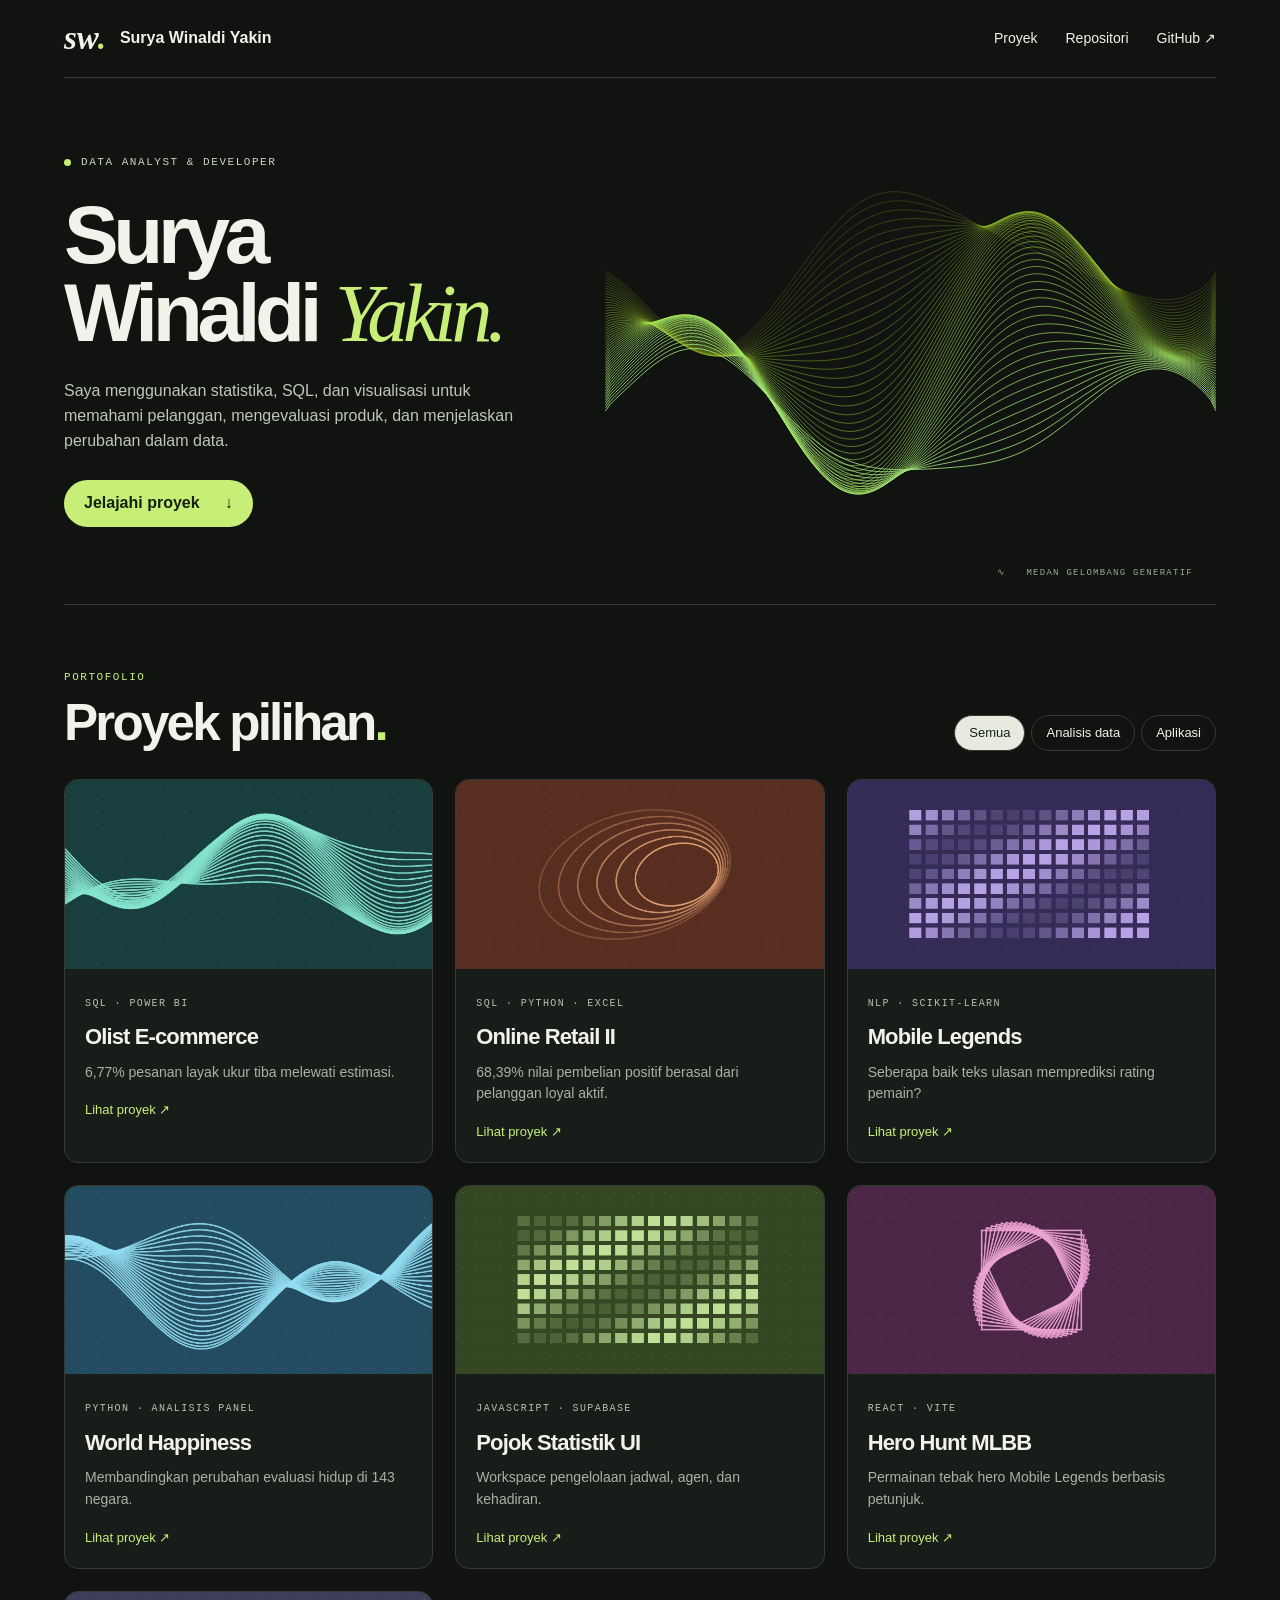
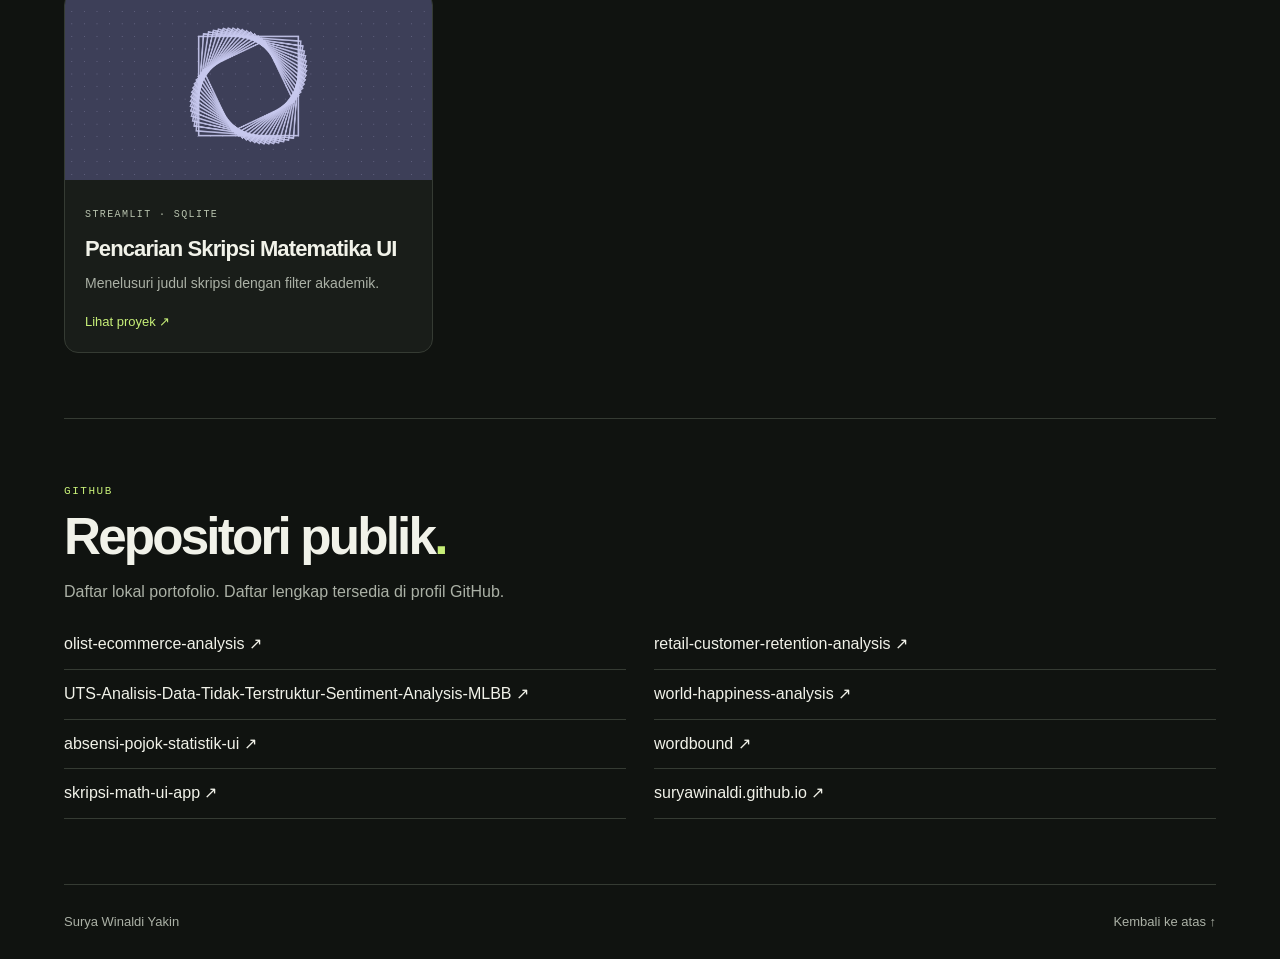
==== index.html @ 6f91778e "Add Indonesian project portfolio" ====
<!doctype html>
<html lang="id"><head><meta charset="utf-8"><meta name="viewport" content="width=device-width,initial-scale=1"><meta name="theme-color" content="#101310"><title>Surya Winaldi Yakin — Portofolio</title><meta name="description" content="Portofolio analisis data, visualisasi, dan aplikasi Surya Winaldi Yakin."><link rel="stylesheet" href="style.css"><script src="site.js" defer></script></head><body>
<header><a class="brand" href="#utama"><b>sw<span>.</span></b> Surya Winaldi Yakin</a><nav><a href="#proyek">Proyek</a><a href="#repositori">Repositori</a><a href="https://github.com/suryawinaldi">GitHub ↗</a></nav></header>
<main id="utama"><section class="hero"><canvas id="wave" aria-hidden="true"></canvas><div class="intro"><p class="role"><i></i> DATA ANALYST &amp; DEVELOPER</p><h1>Surya<br>Winaldi <em>Yakin.</em></h1><p class="bio">Saya menggunakan statistika, SQL, dan visualisasi untuk memahami pelanggan, mengevaluasi produk, dan menjelaskan perubahan dalam data.</p><a class="cta" href="#proyek">Jelajahi proyek <span>↓</span></a></div><div class="signature" aria-hidden="true">∿ &nbsp; MEDAN GELOMBANG GENERATIF</div></section>
<section id="proyek"><div class="heading"><div><p class="eyebrow">PORTOFOLIO</p><h2>Proyek pilihan<span>.</span></h2></div><div id="filters" aria-label="Filter proyek"></div></div><div id="cards"></div></section>
<section id="repositori"><p class="eyebrow">GITHUB</p><h2>Repositori publik<span>.</span></h2><p id="status" role="status"></p><div id="repos"></div></section></main><footer>Surya Winaldi Yakin <a href="#utama">Kembali ke atas ↑</a></footer>
<dialog><button id="close" autofocus>Tutup ×</button><p class="eyebrow" id="dtype"></p><h2 id="dtitle"></h2><p id="desc"></p><img id="plot" alt=""><a id="source">Buka repositori ↗</a></dialog></body></html>
---- style.css ----
:root{color-scheme:dark;--lime:#c7ef78;--bg:#101310;--line:#353b33;--muted:#abb1a6}*{box-sizing:border-box}html{scroll-behavior:smooth;scroll-padding-top:30px}body{margin:0;background:var(--bg);color:#f1f2e9;font:16px/1.55 "Inter",Arial,sans-serif}a{color:inherit;text-decoration:none}button{font:inherit;color:inherit;cursor:pointer}header,main,footer{width:min(1380px,90%);margin:auto}header,nav,.brand,.heading,footer{display:flex;align-items:center}header,footer,.heading{justify-content:space-between}header{height:78px;border-bottom:1px solid var(--line)}nav{gap:28px;font-size:14px}.brand{gap:14px;font-weight:600}.brand b{font:italic bold 33px Georgia}.brand span,h2 span,.eyebrow{color:var(--lime)}nav a:hover,footer a:hover{color:var(--lime)}.hero{position:relative;isolation:isolate;overflow:hidden;border-bottom:1px solid var(--line);padding:clamp(58px,6vw,90px) 0}.hero canvas{position:absolute;inset:0;width:100%;height:100%;z-index:-1}.intro{width:51%}.role,.eyebrow,.signature,.tools{font:11px/1.45 "IBM Plex Mono",monospace;letter-spacing:.14em}.role{display:flex;align-items:center;gap:10px;color:#cbd3c3}.role i{width:7px;height:7px;border-radius:100%;background:var(--lime)}h1,h2,h3,p{margin:0}h1{font-size:clamp(60px,6.4vw,102px);line-height:.96;letter-spacing:-.065em;margin:25px 0}h1 em{font-family:Georgia,serif;font-weight:400;color:var(--lime)}.bio{max-width:490px;color:#c0c6bb}.cta{display:inline-flex;gap:25px;background:var(--lime);color:#17200e;border-radius:30px;padding:11px 20px;margin-top:27px;font-weight:650}.signature{position:absolute;bottom:24px;right:2%;color:#9da994;font-size:9px}.heading{gap:24px;flex-wrap:wrap;align-items:flex-end;margin-bottom:28px}section[id]{padding:65px 0}.eyebrow{margin-bottom:8px}h2{font-size:clamp(34px,4vw,60px);line-height:1.12;letter-spacing:-.055em}#filters{display:flex;gap:6px;flex-wrap:wrap}#filters button,#close{background:transparent;border:1px solid var(--line);border-radius:25px;padding:7px 14px;font-size:13px}#filters [aria-pressed=true]{background:#e7ebdf;color:#192016}#cards{display:grid;grid-template-columns:repeat(3,minmax(0,1fr));gap:22px}.card{background:#191d19;border:1px solid var(--line);text-align:left;border-radius:14px;overflow:hidden;padding:0;transition:transform .25s,border-color .25s;display:flex;flex-direction:column}.card:hover{transform:translateY(-4px);border-color:#83916e}.cover{width:100%;aspect-ratio:1.95;display:block}.copy{padding:20px;flex:1;width:100%}.tools{color:#b7c2ad;font-size:10px}.card h3{font-size:22px;letter-spacing:-.04em;margin:7px 0}.card p,#desc,#status{color:var(--muted)}.card p{font-size:14px}.link{display:block;color:var(--lime);margin-top:17px;font-size:13px}#repositori{border-top:1px solid var(--line)}#status{margin:15px 0}#repos{display:grid;grid-template-columns:1fr 1fr;gap:0 28px}#repos a{padding:12px 0;border-bottom:1px solid var(--line);overflow-wrap:anywhere}footer{padding:27px 0;border-top:1px solid var(--line);font-size:13px;color:var(--muted)}dialog{width:min(680px,92vw);background:#1b211b;color:inherit;border:1px solid var(--line);border-radius:16px;padding:30px}dialog::backdrop{background:#060a06cf}#close{float:right}dialog h2{clear:both;font-size:34px}#desc{margin:18px 0}#plot{width:100%;border-radius:8px}#source{display:block;color:var(--lime);margin-top:15px}:focus-visible{outline:3px solid #fbdc85;outline-offset:2px}@media(max-width:850px){#cards{grid-template-columns:1fr 1fr}.intro{width:60%}}@media(max-width:620px){header{height:65px}.brand{font-size:0}.brand b{font-size:30px}nav{gap:16px}.hero{padding:45px 0 155px}.intro{width:100%}.signature{bottom:8px}.bio{max-width:440px}#cards,#repos{grid-template-columns:1fr}section[id]{padding:42px 0}.heading{gap:16px}}@media(prefers-reduced-motion:reduce){html{scroll-behavior:auto}.card{transition:none}}
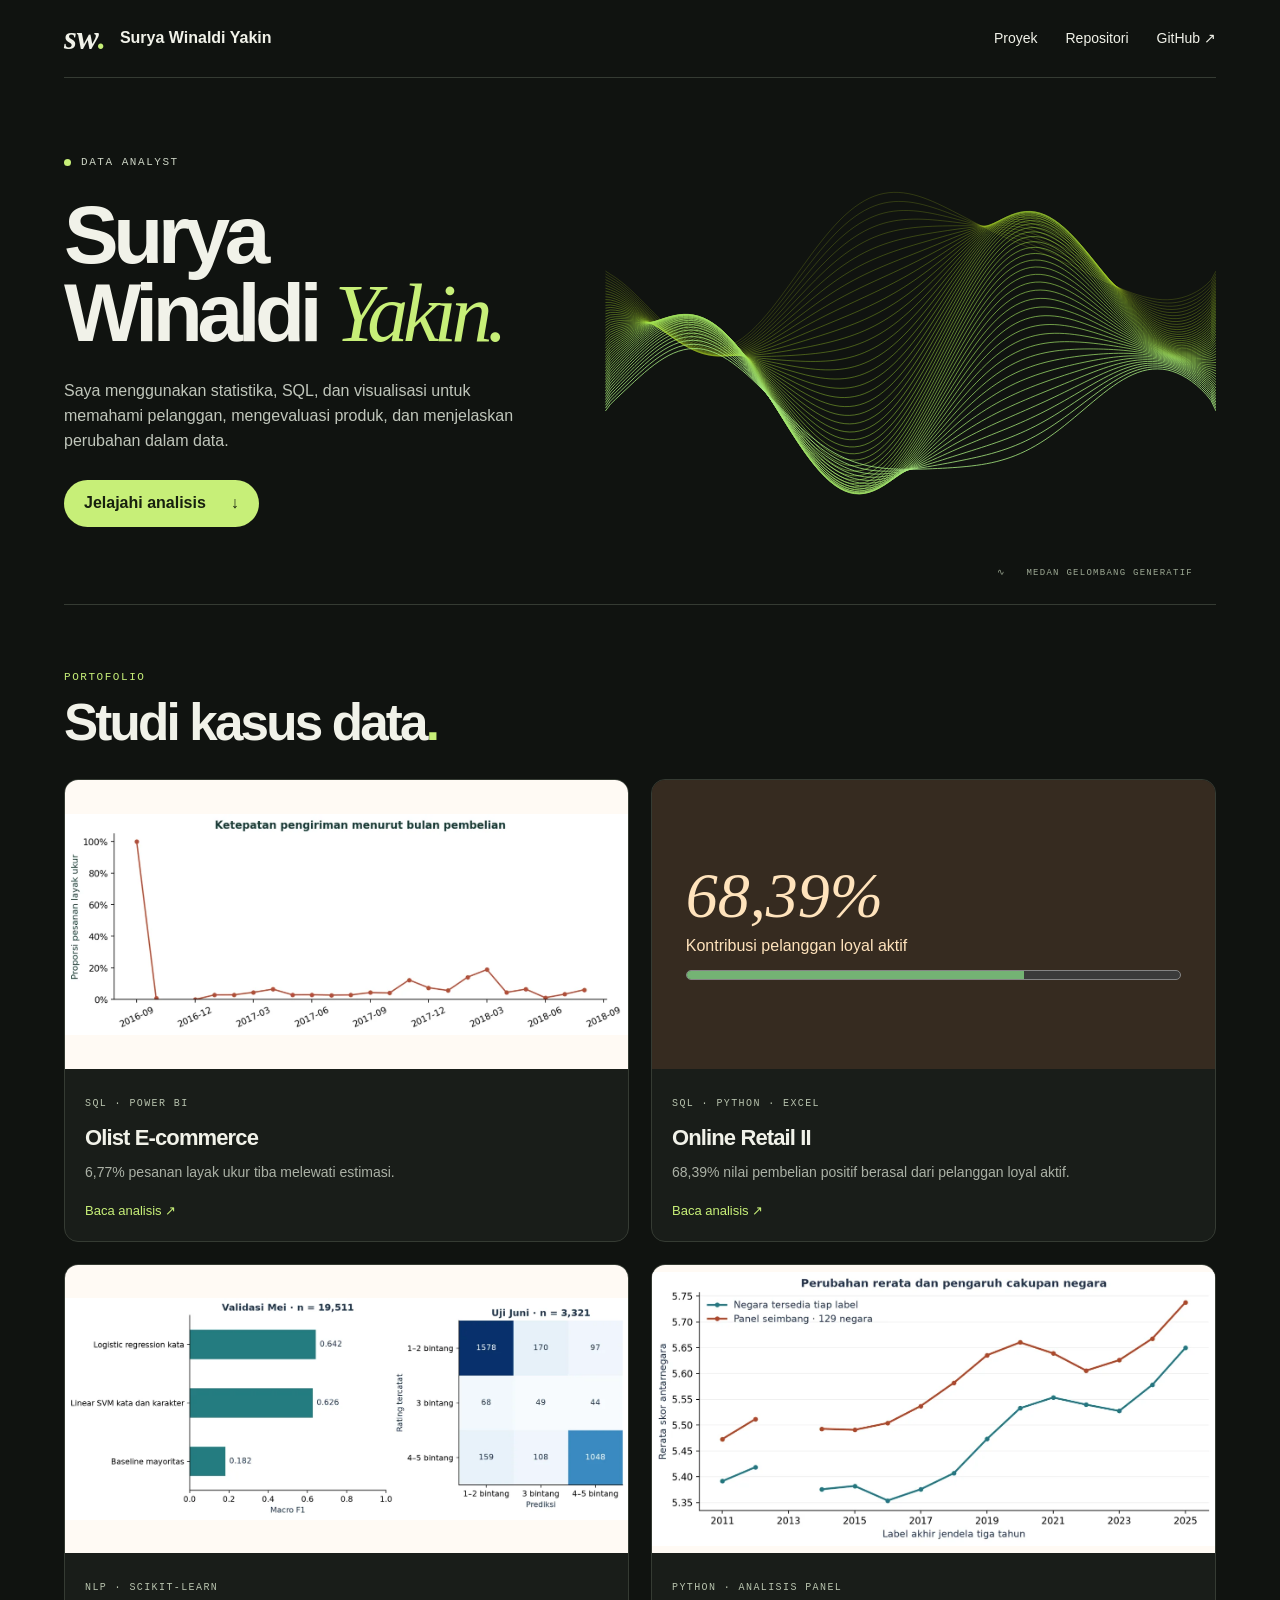
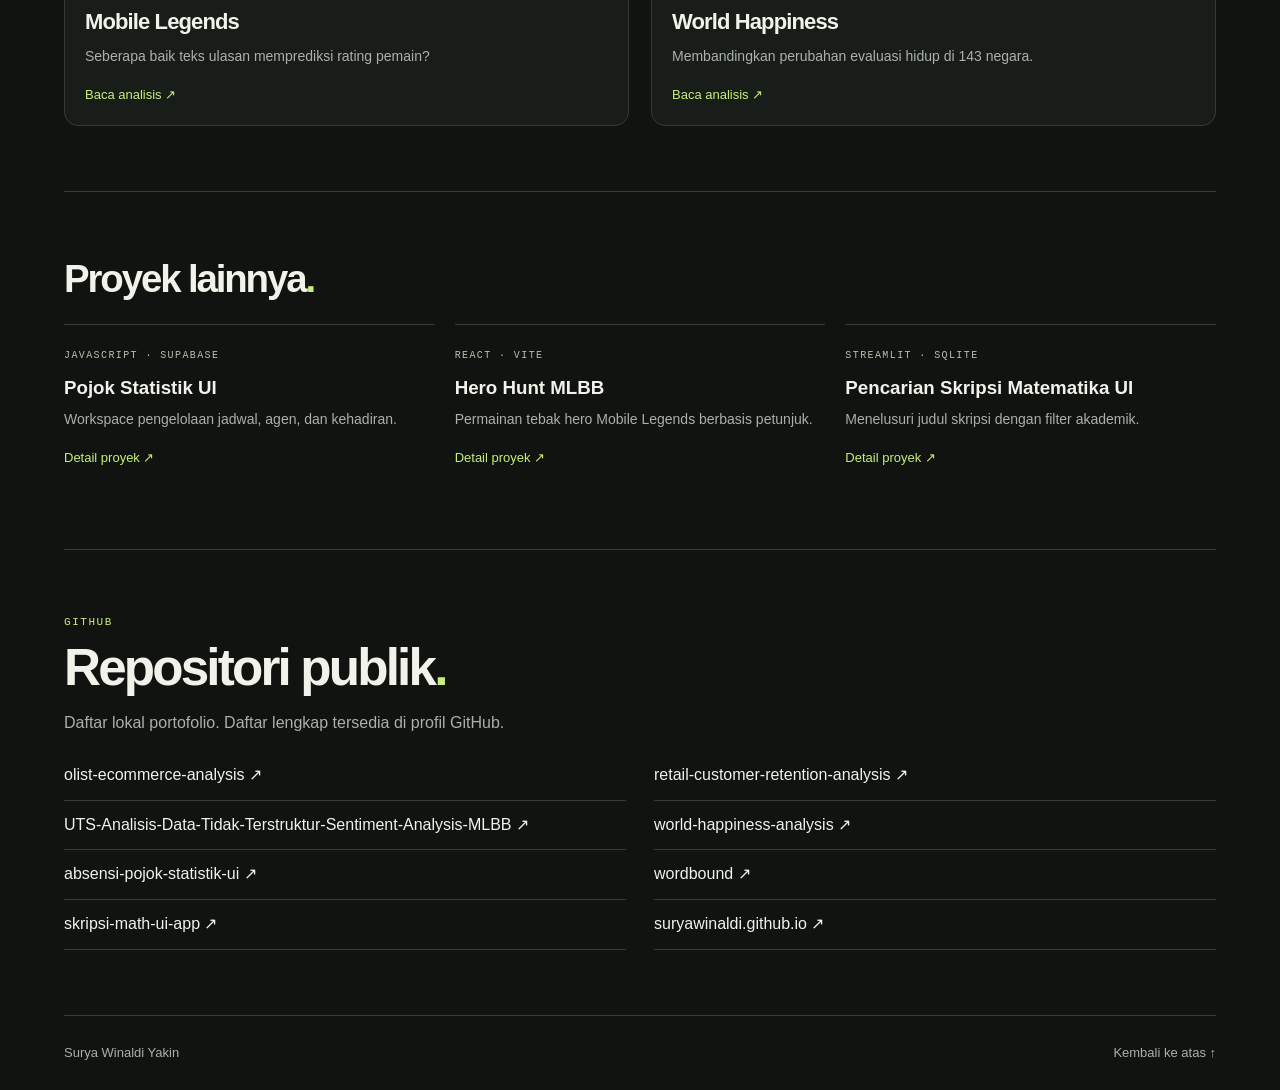
==== commit 9950c4d4: "Focus portfolio on data analysis and feature project charts" ====
--- a/index.html
+++ b/index.html
@@ -1,7 +1,8 @@
 <!doctype html>
-<html lang="id"><head><meta charset="utf-8"><meta name="viewport" content="width=device-width,initial-scale=1"><meta name="theme-color" content="#101310"><title>Surya Winaldi Yakin — Portofolio</title><meta name="description" content="Portofolio analisis data, visualisasi, dan aplikasi Surya Winaldi Yakin."><link rel="stylesheet" href="style.css"><script src="site.js" defer></script></head><body>
+<html lang="id"><head><meta charset="utf-8"><meta name="viewport" content="width=device-width,initial-scale=1"><meta name="theme-color" content="#101310"><title>Surya Winaldi Yakin — Portofolio Data Analyst</title><meta name="description" content="Portofolio analisis data, visualisasi, dan aplikasi Surya Winaldi Yakin."><link rel="stylesheet" href="style.css"><script src="site.js" defer></script></head><body>
 <header><a class="brand" href="#utama"><b>sw<span>.</span></b> Surya Winaldi Yakin</a><nav><a href="#proyek">Proyek</a><a href="#repositori">Repositori</a><a href="https://github.com/suryawinaldi">GitHub ↗</a></nav></header>
-<main id="utama"><section class="hero"><canvas id="wave" aria-hidden="true"></canvas><div class="intro"><p class="role"><i></i> DATA ANALYST &amp; DEVELOPER</p><h1>Surya<br>Winaldi <em>Yakin.</em></h1><p class="bio">Saya menggunakan statistika, SQL, dan visualisasi untuk memahami pelanggan, mengevaluasi produk, dan menjelaskan perubahan dalam data.</p><a class="cta" href="#proyek">Jelajahi proyek <span>↓</span></a></div><div class="signature" aria-hidden="true">∿ &nbsp; MEDAN GELOMBANG GENERATIF</div></section>
-<section id="proyek"><div class="heading"><div><p class="eyebrow">PORTOFOLIO</p><h2>Proyek pilihan<span>.</span></h2></div><div id="filters" aria-label="Filter proyek"></div></div><div id="cards"></div></section>
+<main id="utama"><section class="hero"><canvas id="wave" aria-hidden="true"></canvas><div class="intro"><p class="role"><i></i> DATA ANALYST</p><h1>Surya<br>Winaldi <em>Yakin.</em></h1><p class="bio">Saya menggunakan statistika, SQL, dan visualisasi untuk memahami pelanggan, mengevaluasi produk, dan menjelaskan perubahan dalam data.</p><a class="cta" href="#proyek">Jelajahi analisis <span>↓</span></a></div><div class="signature" aria-hidden="true">∿ &nbsp; MEDAN GELOMBANG GENERATIF</div></section>
+<section id="proyek"><div class="heading"><div><p class="eyebrow">PORTOFOLIO</p><h2>Studi kasus data<span>.</span></h2></div></div><div id="cards"></div></section>
+<section id="lainnya"><h2>Proyek lainnya<span>.</span></h2><div id="other-projects"></div></section>
 <section id="repositori"><p class="eyebrow">GITHUB</p><h2>Repositori publik<span>.</span></h2><p id="status" role="status"></p><div id="repos"></div></section></main><footer>Surya Winaldi Yakin <a href="#utama">Kembali ke atas ↑</a></footer>
 <dialog><button id="close" autofocus>Tutup ×</button><p class="eyebrow" id="dtype"></p><h2 id="dtitle"></h2><p id="desc"></p><img id="plot" alt=""><a id="source">Buka repositori ↗</a></dialog></body></html>
--- a/style.css
+++ b/style.css
@@ -1 +1,13 @@
 :root{color-scheme:dark;--lime:#c7ef78;--bg:#101310;--line:#353b33;--muted:#abb1a6}*{box-sizing:border-box}html{scroll-behavior:smooth;scroll-padding-top:30px}body{margin:0;background:var(--bg);color:#f1f2e9;font:16px/1.55 "Inter",Arial,sans-serif}a{color:inherit;text-decoration:none}button{font:inherit;color:inherit;cursor:pointer}header,main,footer{width:min(1380px,90%);margin:auto}header,nav,.brand,.heading,footer{display:flex;align-items:center}header,footer,.heading{justify-content:space-between}header{height:78px;border-bottom:1px solid var(--line)}nav{gap:28px;font-size:14px}.brand{gap:14px;font-weight:600}.brand b{font:italic bold 33px Georgia}.brand span,h2 span,.eyebrow{color:var(--lime)}nav a:hover,footer a:hover{color:var(--lime)}.hero{position:relative;isolation:isolate;overflow:hidden;border-bottom:1px solid var(--line);padding:clamp(58px,6vw,90px) 0}.hero canvas{position:absolute;inset:0;width:100%;height:100%;z-index:-1}.intro{width:51%}.role,.eyebrow,.signature,.tools{font:11px/1.45 "IBM Plex Mono",monospace;letter-spacing:.14em}.role{display:flex;align-items:center;gap:10px;color:#cbd3c3}.role i{width:7px;height:7px;border-radius:100%;background:var(--lime)}h1,h2,h3,p{margin:0}h1{font-size:clamp(60px,6.4vw,102px);line-height:.96;letter-spacing:-.065em;margin:25px 0}h1 em{font-family:Georgia,serif;font-weight:400;color:var(--lime)}.bio{max-width:490px;color:#c0c6bb}.cta{display:inline-flex;gap:25px;background:var(--lime);color:#17200e;border-radius:30px;padding:11px 20px;margin-top:27px;font-weight:650}.signature{position:absolute;bottom:24px;right:2%;color:#9da994;font-size:9px}.heading{gap:24px;flex-wrap:wrap;align-items:flex-end;margin-bottom:28px}section[id]{padding:65px 0}.eyebrow{margin-bottom:8px}h2{font-size:clamp(34px,4vw,60px);line-height:1.12;letter-spacing:-.055em}#filters{display:flex;gap:6px;flex-wrap:wrap}#filters button,#close{background:transparent;border:1px solid var(--line);border-radius:25px;padding:7px 14px;font-size:13px}#filters [aria-pressed=true]{background:#e7ebdf;color:#192016}#cards{display:grid;grid-template-columns:repeat(3,minmax(0,1fr));gap:22px}.card{background:#191d19;border:1px solid var(--line);text-align:left;border-radius:14px;overflow:hidden;padding:0;transition:transform .25s,border-color .25s;display:flex;flex-direction:column}.card:hover{transform:translateY(-4px);border-color:#83916e}.cover{width:100%;aspect-ratio:1.95;display:block}.copy{padding:20px;flex:1;width:100%}.tools{color:#b7c2ad;font-size:10px}.card h3{font-size:22px;letter-spacing:-.04em;margin:7px 0}.card p,#desc,#status{color:var(--muted)}.card p{font-size:14px}.link{display:block;color:var(--lime);margin-top:17px;font-size:13px}#repositori{border-top:1px solid var(--line)}#status{margin:15px 0}#repos{display:grid;grid-template-columns:1fr 1fr;gap:0 28px}#repos a{padding:12px 0;border-bottom:1px solid var(--line);overflow-wrap:anywhere}footer{padding:27px 0;border-top:1px solid var(--line);font-size:13px;color:var(--muted)}dialog{width:min(680px,92vw);background:#1b211b;color:inherit;border:1px solid var(--line);border-radius:16px;padding:30px}dialog::backdrop{background:#060a06cf}#close{float:right}dialog h2{clear:both;font-size:34px}#desc{margin:18px 0}#plot{width:100%;border-radius:8px}#source{display:block;color:var(--lime);margin-top:15px}:focus-visible{outline:3px solid #fbdc85;outline-offset:2px}@media(max-width:850px){#cards{grid-template-columns:1fr 1fr}.intro{width:60%}}@media(max-width:620px){header{height:65px}.brand{font-size:0}.brand b{font-size:30px}nav{gap:16px}.hero{padding:45px 0 155px}.intro{width:100%}.signature{bottom:8px}.bio{max-width:440px}#cards,#repos{grid-template-columns:1fr}section[id]{padding:42px 0}.heading{gap:16px}}@media(prefers-reduced-motion:reduce){html{scroll-behavior:auto}.card{transition:none}}
+
+#cards{grid-template-columns:repeat(2,minmax(0,1fr))}
+img.cover{object-fit:contain;background:#fffaf4}
+.retail-figure{width:100%;aspect-ratio:1.95;background:#362b20;color:#ffe3bc;display:flex;flex-direction:column;justify-content:center;padding:6%;gap:6px}
+.retail-figure strong{font:italic  clamp(40px,5vw,76px)/1 Georgia,serif}
+.retail-figure meter{width:100%;height:20px;accent-color:#f1ba79}
+#lainnya{border-top:1px solid var(--line)}
+#lainnya h2{font-size:clamp(28px,3vw,40px)}
+#other-projects{display:grid;grid-template-columns:repeat(3,1fr);gap:20px;margin-top:24px}
+.other-project{border:0;border-top:1px solid var(--line);background:none;text-align:left;padding:0}
+.other-project .copy{padding:16px 0}.other-project h3{margin:7px 0}.other-project p{color:var(--muted);font-size:14px}
+@media(max-width:650px){#cards,#other-projects{grid-template-columns:1fr}}
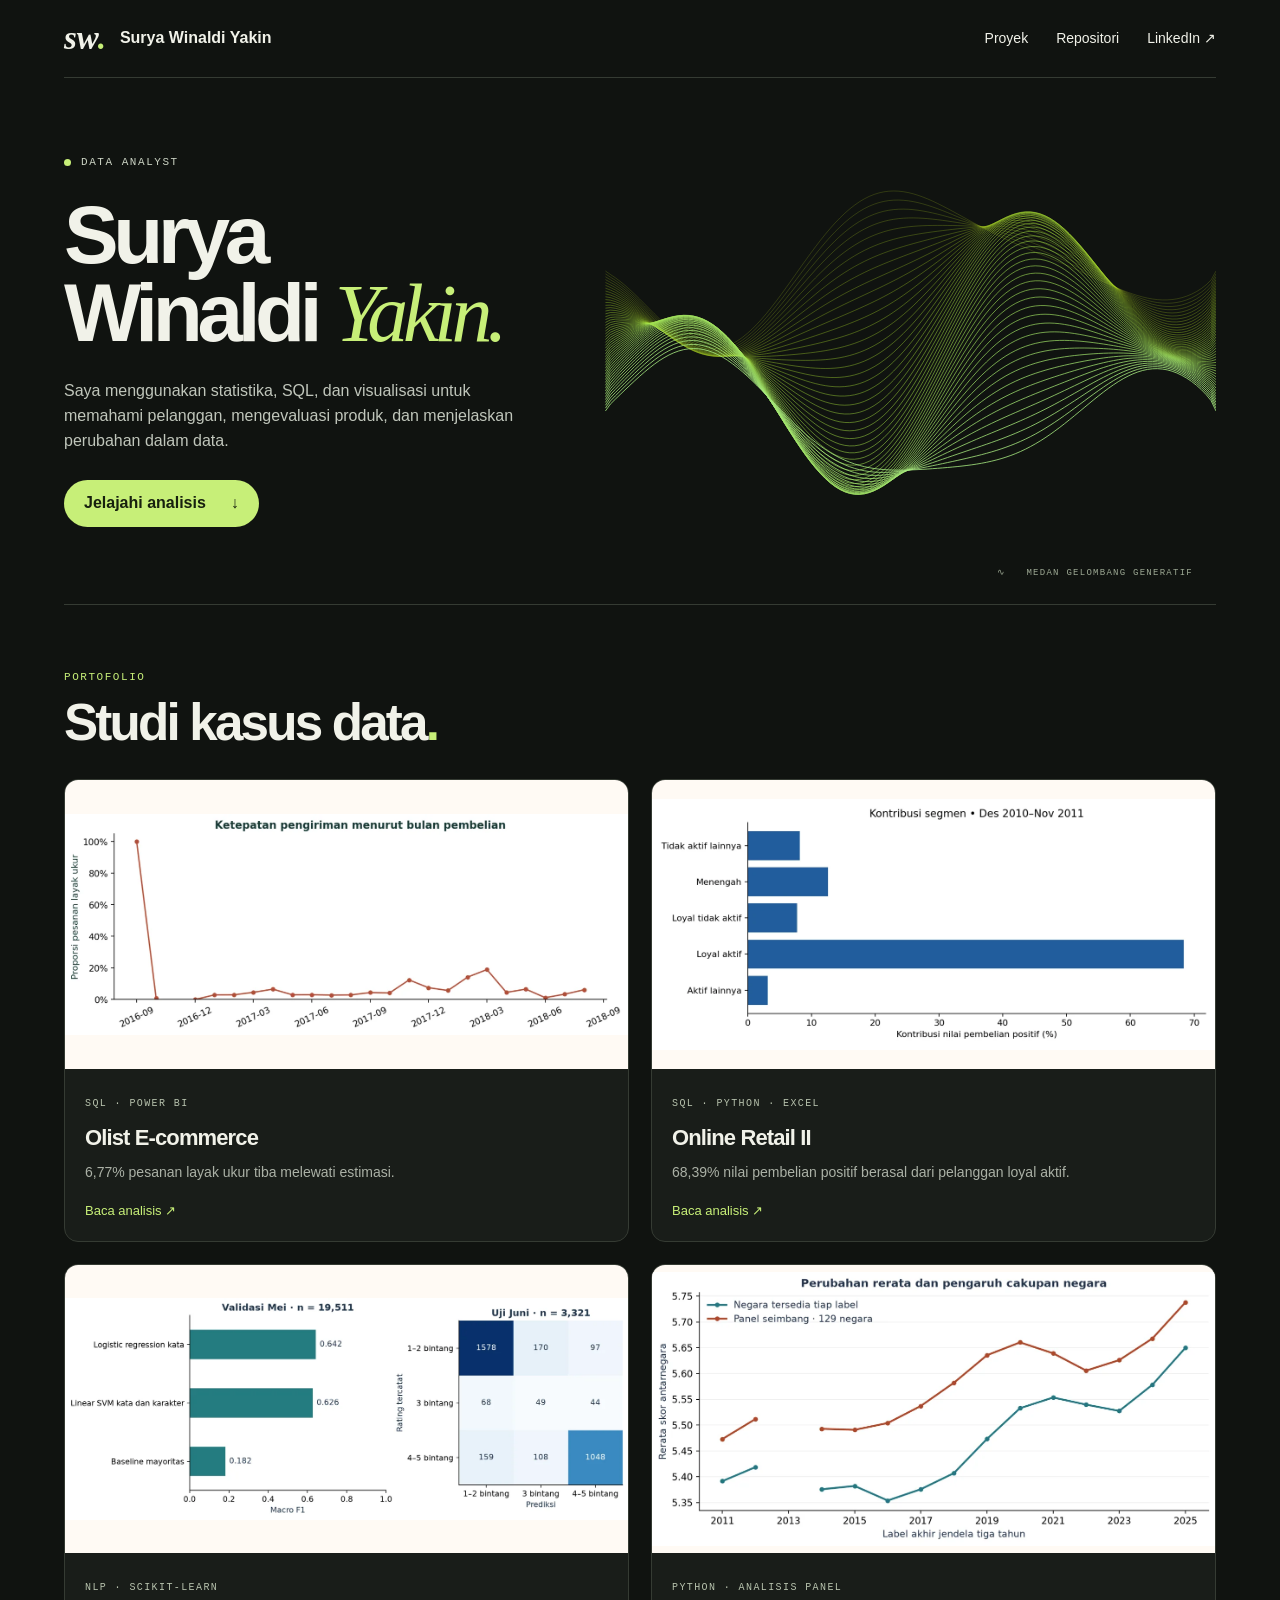
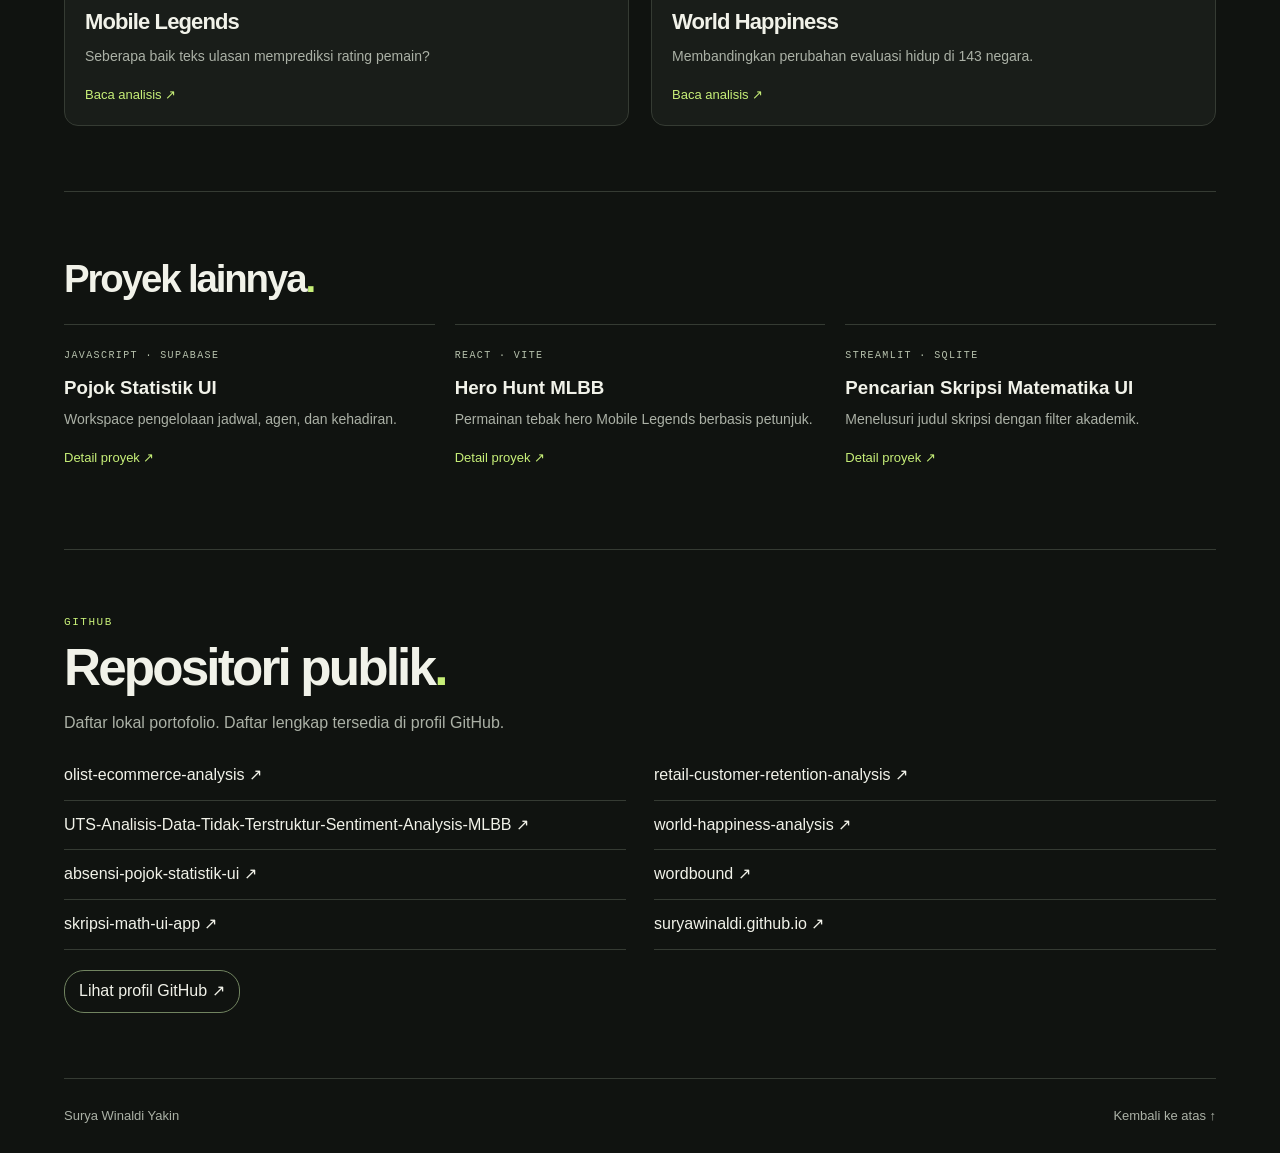
==== commit b9094afd: "Connect LinkedIn and surface the analytical reports and retail dashboard" ====
--- a/index.html
+++ b/index.html
@@ -1,8 +1,8 @@
 <!doctype html>
 <html lang="id"><head><meta charset="utf-8"><meta name="viewport" content="width=device-width,initial-scale=1"><meta name="theme-color" content="#101310"><title>Surya Winaldi Yakin — Portofolio Data Analyst</title><meta name="description" content="Portofolio analisis data, visualisasi, dan aplikasi Surya Winaldi Yakin."><link rel="stylesheet" href="style.css"><script src="site.js" defer></script></head><body>
-<header><a class="brand" href="#utama"><b>sw<span>.</span></b> Surya Winaldi Yakin</a><nav><a href="#proyek">Proyek</a><a href="#repositori">Repositori</a><a href="https://github.com/suryawinaldi">GitHub ↗</a></nav></header>
+<header><a class="brand" href="#utama"><b>sw<span>.</span></b> Surya Winaldi Yakin</a><nav><a href="#proyek">Proyek</a><a href="#repositori">Repositori</a><a href="https://www.linkedin.com/in/surya-winaldi-yakin-90751a279/">LinkedIn ↗</a></nav></header>
 <main id="utama"><section class="hero"><canvas id="wave" aria-hidden="true"></canvas><div class="intro"><p class="role"><i></i> DATA ANALYST</p><h1>Surya<br>Winaldi <em>Yakin.</em></h1><p class="bio">Saya menggunakan statistika, SQL, dan visualisasi untuk memahami pelanggan, mengevaluasi produk, dan menjelaskan perubahan dalam data.</p><a class="cta" href="#proyek">Jelajahi analisis <span>↓</span></a></div><div class="signature" aria-hidden="true">∿ &nbsp; MEDAN GELOMBANG GENERATIF</div></section>
 <section id="proyek"><div class="heading"><div><p class="eyebrow">PORTOFOLIO</p><h2>Studi kasus data<span>.</span></h2></div></div><div id="cards"></div></section>
 <section id="lainnya"><h2>Proyek lainnya<span>.</span></h2><div id="other-projects"></div></section>
-<section id="repositori"><p class="eyebrow">GITHUB</p><h2>Repositori publik<span>.</span></h2><p id="status" role="status"></p><div id="repos"></div></section></main><footer>Surya Winaldi Yakin <a href="#utama">Kembali ke atas ↑</a></footer>
-<dialog><button id="close" autofocus>Tutup ×</button><p class="eyebrow" id="dtype"></p><h2 id="dtitle"></h2><p id="desc"></p><img id="plot" alt=""><a id="source">Buka repositori ↗</a></dialog></body></html>
+<section id="repositori"><p class="eyebrow">GITHUB</p><h2>Repositori publik<span>.</span></h2><p id="status" role="status"></p><div id="repos"></div><a class="profile-link" href="https://github.com/suryawinaldi">Lihat profil GitHub ↗</a></section></main><footer>Surya Winaldi Yakin <a href="#utama">Kembali ke atas ↑</a></footer>
+<dialog aria-labelledby="dtitle"><button id="close" autofocus>Tutup ×</button><p class="eyebrow" id="dtype"></p><h2 id="dtitle"></h2><p id="desc"></p><img id="plot" alt=""><div id="resources"></div><a id="source">Buka repositori ↗</a></dialog></body></html>
--- a/style.css
+++ b/style.css
@@ -11,3 +11,7 @@
 .other-project{border:0;border-top:1px solid var(--line);background:none;text-align:left;padding:0}
 .other-project .copy{padding:16px 0}.other-project h3{margin:7px 0}.other-project p{color:var(--muted);font-size:14px}
 @media(max-width:650px){#cards,#other-projects{grid-template-columns:1fr}}
+#resources{display:flex;flex-wrap:wrap;gap:8px;margin-top:12px}
+#resources a,.profile-link{display:inline-block;padding:8px 14px;border-radius:20px;border:1px solid #718460}
+#resources a:hover,.profile-link:hover{color:var(--lime);border-color:var(--lime)}
+.profile-link{margin-top:20px}
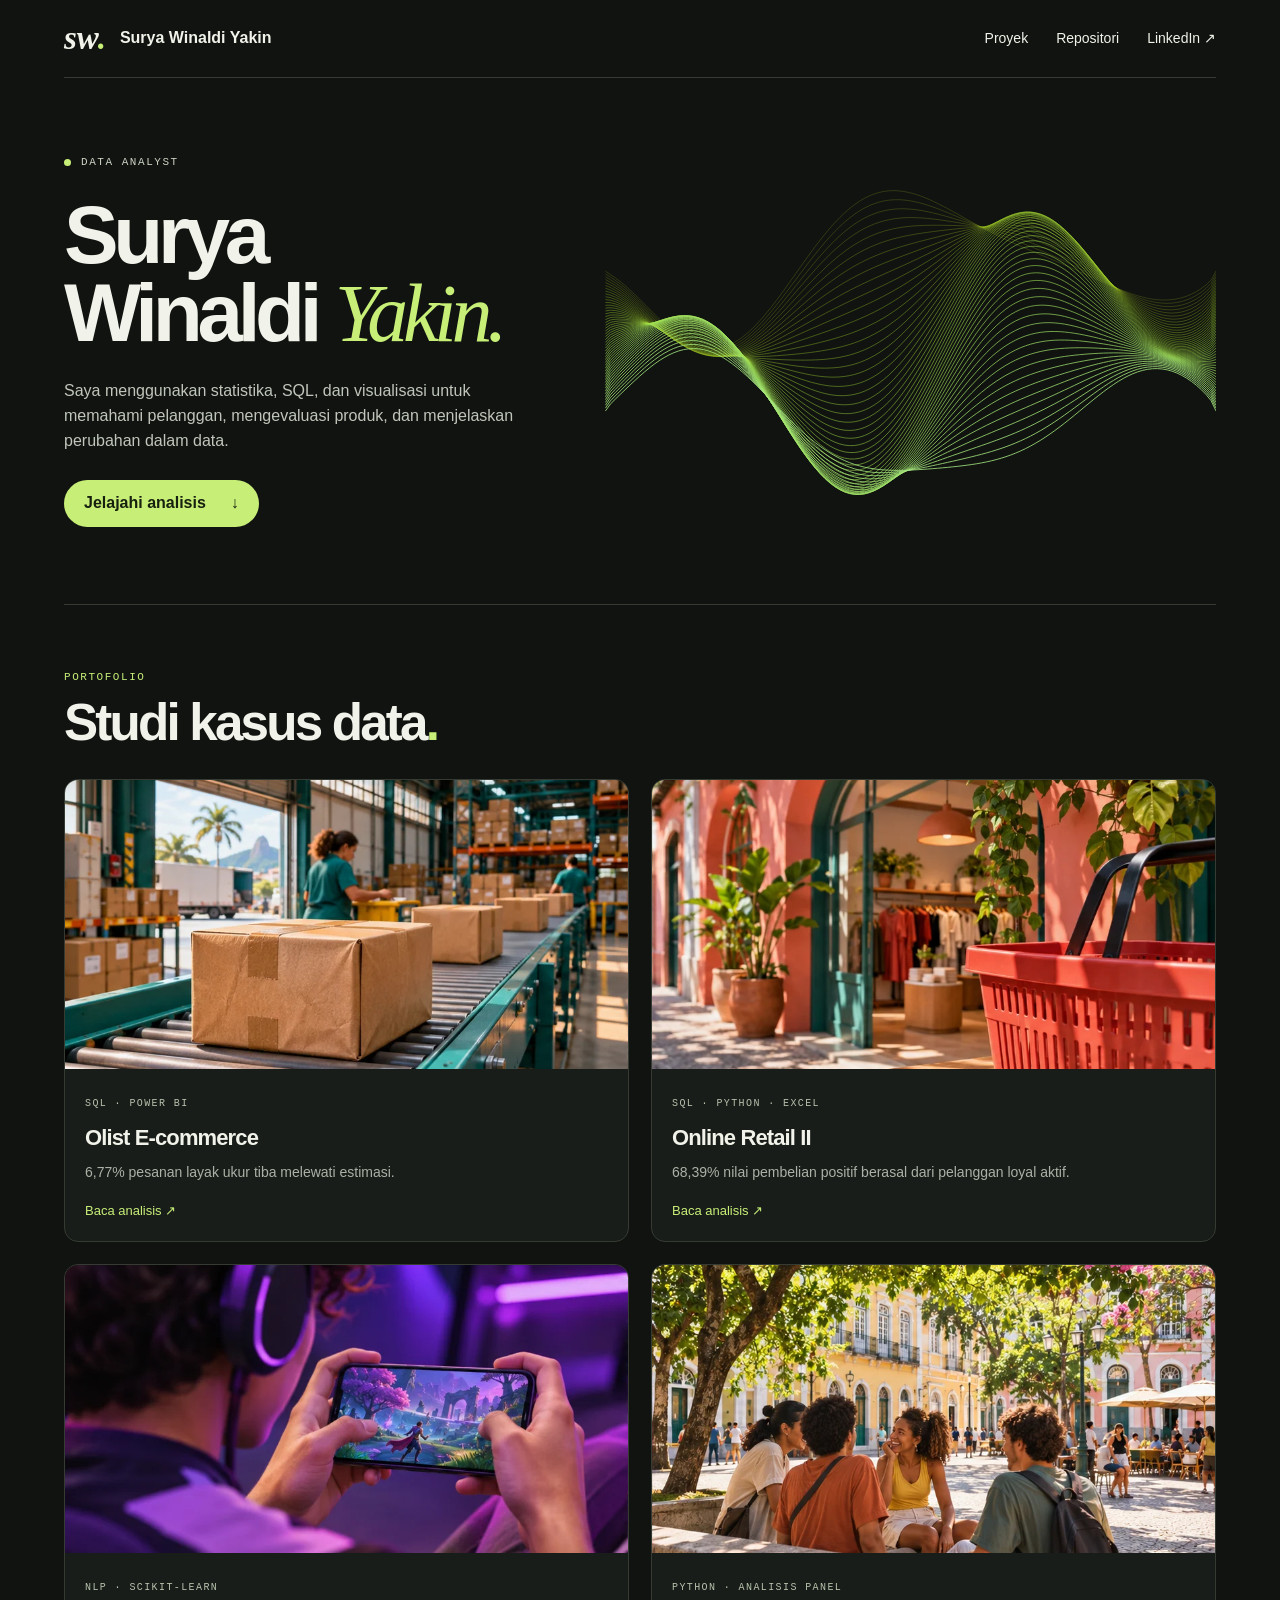
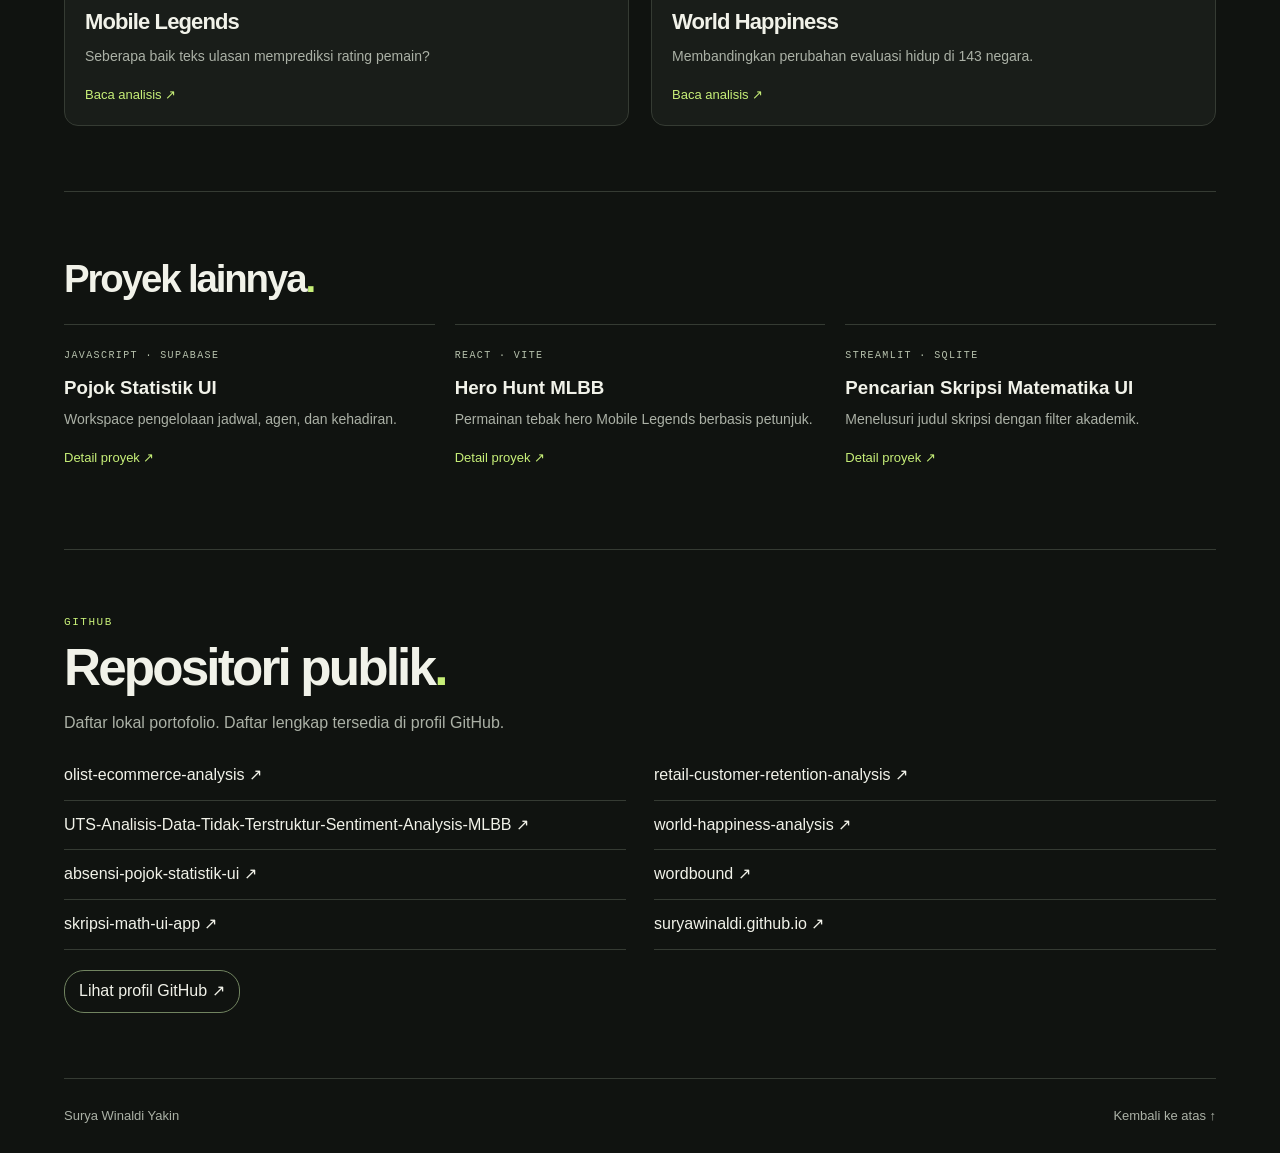
==== commit 313610b0: "Use editorial project covers and remove wave caption" ====
--- a/index.html
+++ b/index.html
@@ -1,7 +1,7 @@
 <!doctype html>
 <html lang="id"><head><meta charset="utf-8"><meta name="viewport" content="width=device-width,initial-scale=1"><meta name="theme-color" content="#101310"><title>Surya Winaldi Yakin — Portofolio Data Analyst</title><meta name="description" content="Portofolio analisis data, visualisasi, dan aplikasi Surya Winaldi Yakin."><link rel="stylesheet" href="style.css"><script src="site.js" defer></script></head><body>
 <header><a class="brand" href="#utama"><b>sw<span>.</span></b> Surya Winaldi Yakin</a><nav><a href="#proyek">Proyek</a><a href="#repositori">Repositori</a><a href="https://www.linkedin.com/in/surya-winaldi-yakin-90751a279/">LinkedIn ↗</a></nav></header>
-<main id="utama"><section class="hero"><canvas id="wave" aria-hidden="true"></canvas><div class="intro"><p class="role"><i></i> DATA ANALYST</p><h1>Surya<br>Winaldi <em>Yakin.</em></h1><p class="bio">Saya menggunakan statistika, SQL, dan visualisasi untuk memahami pelanggan, mengevaluasi produk, dan menjelaskan perubahan dalam data.</p><a class="cta" href="#proyek">Jelajahi analisis <span>↓</span></a></div><div class="signature" aria-hidden="true">∿ &nbsp; MEDAN GELOMBANG GENERATIF</div></section>
+<main id="utama"><section class="hero"><canvas id="wave" aria-hidden="true"></canvas><div class="intro"><p class="role"><i></i> DATA ANALYST</p><h1>Surya<br>Winaldi <em>Yakin.</em></h1><p class="bio">Saya menggunakan statistika, SQL, dan visualisasi untuk memahami pelanggan, mengevaluasi produk, dan menjelaskan perubahan dalam data.</p><a class="cta" href="#proyek">Jelajahi analisis <span>↓</span></a></div></section>
 <section id="proyek"><div class="heading"><div><p class="eyebrow">PORTOFOLIO</p><h2>Studi kasus data<span>.</span></h2></div></div><div id="cards"></div></section>
 <section id="lainnya"><h2>Proyek lainnya<span>.</span></h2><div id="other-projects"></div></section>
 <section id="repositori"><p class="eyebrow">GITHUB</p><h2>Repositori publik<span>.</span></h2><p id="status" role="status"></p><div id="repos"></div><a class="profile-link" href="https://github.com/suryawinaldi">Lihat profil GitHub ↗</a></section></main><footer>Surya Winaldi Yakin <a href="#utama">Kembali ke atas ↑</a></footer>
--- a/style.css
+++ b/style.css
@@ -1,7 +1,7 @@
 :root{color-scheme:dark;--lime:#c7ef78;--bg:#101310;--line:#353b33;--muted:#abb1a6}*{box-sizing:border-box}html{scroll-behavior:smooth;scroll-padding-top:30px}body{margin:0;background:var(--bg);color:#f1f2e9;font:16px/1.55 "Inter",Arial,sans-serif}a{color:inherit;text-decoration:none}button{font:inherit;color:inherit;cursor:pointer}header,main,footer{width:min(1380px,90%);margin:auto}header,nav,.brand,.heading,footer{display:flex;align-items:center}header,footer,.heading{justify-content:space-between}header{height:78px;border-bottom:1px solid var(--line)}nav{gap:28px;font-size:14px}.brand{gap:14px;font-weight:600}.brand b{font:italic bold 33px Georgia}.brand span,h2 span,.eyebrow{color:var(--lime)}nav a:hover,footer a:hover{color:var(--lime)}.hero{position:relative;isolation:isolate;overflow:hidden;border-bottom:1px solid var(--line);padding:clamp(58px,6vw,90px) 0}.hero canvas{position:absolute;inset:0;width:100%;height:100%;z-index:-1}.intro{width:51%}.role,.eyebrow,.signature,.tools{font:11px/1.45 "IBM Plex Mono",monospace;letter-spacing:.14em}.role{display:flex;align-items:center;gap:10px;color:#cbd3c3}.role i{width:7px;height:7px;border-radius:100%;background:var(--lime)}h1,h2,h3,p{margin:0}h1{font-size:clamp(60px,6.4vw,102px);line-height:.96;letter-spacing:-.065em;margin:25px 0}h1 em{font-family:Georgia,serif;font-weight:400;color:var(--lime)}.bio{max-width:490px;color:#c0c6bb}.cta{display:inline-flex;gap:25px;background:var(--lime);color:#17200e;border-radius:30px;padding:11px 20px;margin-top:27px;font-weight:650}.signature{position:absolute;bottom:24px;right:2%;color:#9da994;font-size:9px}.heading{gap:24px;flex-wrap:wrap;align-items:flex-end;margin-bottom:28px}section[id]{padding:65px 0}.eyebrow{margin-bottom:8px}h2{font-size:clamp(34px,4vw,60px);line-height:1.12;letter-spacing:-.055em}#filters{display:flex;gap:6px;flex-wrap:wrap}#filters button,#close{background:transparent;border:1px solid var(--line);border-radius:25px;padding:7px 14px;font-size:13px}#filters [aria-pressed=true]{background:#e7ebdf;color:#192016}#cards{display:grid;grid-template-columns:repeat(3,minmax(0,1fr));gap:22px}.card{background:#191d19;border:1px solid var(--line);text-align:left;border-radius:14px;overflow:hidden;padding:0;transition:transform .25s,border-color .25s;display:flex;flex-direction:column}.card:hover{transform:translateY(-4px);border-color:#83916e}.cover{width:100%;aspect-ratio:1.95;display:block}.copy{padding:20px;flex:1;width:100%}.tools{color:#b7c2ad;font-size:10px}.card h3{font-size:22px;letter-spacing:-.04em;margin:7px 0}.card p,#desc,#status{color:var(--muted)}.card p{font-size:14px}.link{display:block;color:var(--lime);margin-top:17px;font-size:13px}#repositori{border-top:1px solid var(--line)}#status{margin:15px 0}#repos{display:grid;grid-template-columns:1fr 1fr;gap:0 28px}#repos a{padding:12px 0;border-bottom:1px solid var(--line);overflow-wrap:anywhere}footer{padding:27px 0;border-top:1px solid var(--line);font-size:13px;color:var(--muted)}dialog{width:min(680px,92vw);background:#1b211b;color:inherit;border:1px solid var(--line);border-radius:16px;padding:30px}dialog::backdrop{background:#060a06cf}#close{float:right}dialog h2{clear:both;font-size:34px}#desc{margin:18px 0}#plot{width:100%;border-radius:8px}#source{display:block;color:var(--lime);margin-top:15px}:focus-visible{outline:3px solid #fbdc85;outline-offset:2px}@media(max-width:850px){#cards{grid-template-columns:1fr 1fr}.intro{width:60%}}@media(max-width:620px){header{height:65px}.brand{font-size:0}.brand b{font-size:30px}nav{gap:16px}.hero{padding:45px 0 155px}.intro{width:100%}.signature{bottom:8px}.bio{max-width:440px}#cards,#repos{grid-template-columns:1fr}section[id]{padding:42px 0}.heading{gap:16px}}@media(prefers-reduced-motion:reduce){html{scroll-behavior:auto}.card{transition:none}}
 
 #cards{grid-template-columns:repeat(2,minmax(0,1fr))}
-img.cover{object-fit:contain;background:#fffaf4}
+img.cover{object-fit:cover;background:#20251f}
 .retail-figure{width:100%;aspect-ratio:1.95;background:#362b20;color:#ffe3bc;display:flex;flex-direction:column;justify-content:center;padding:6%;gap:6px}
 .retail-figure strong{font:italic  clamp(40px,5vw,76px)/1 Georgia,serif}
 .retail-figure meter{width:100%;height:20px;accent-color:#f1ba79}
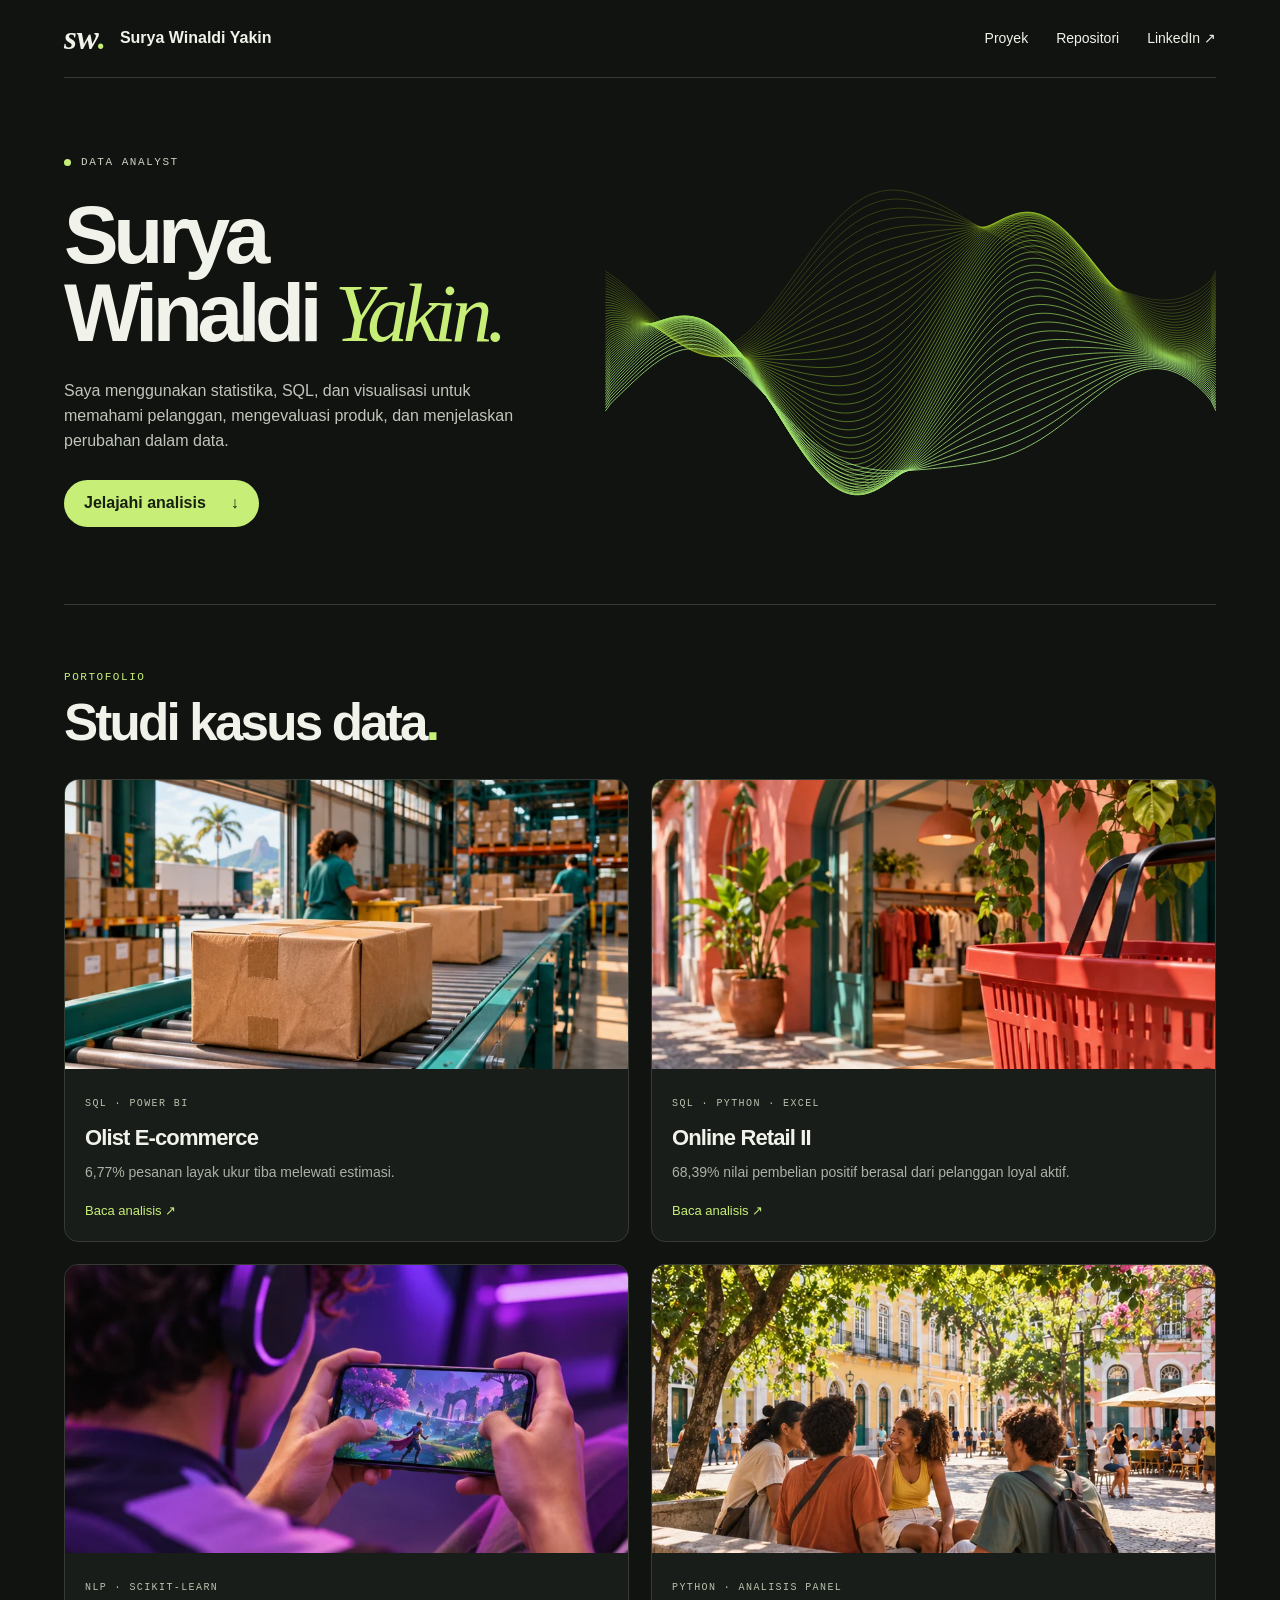
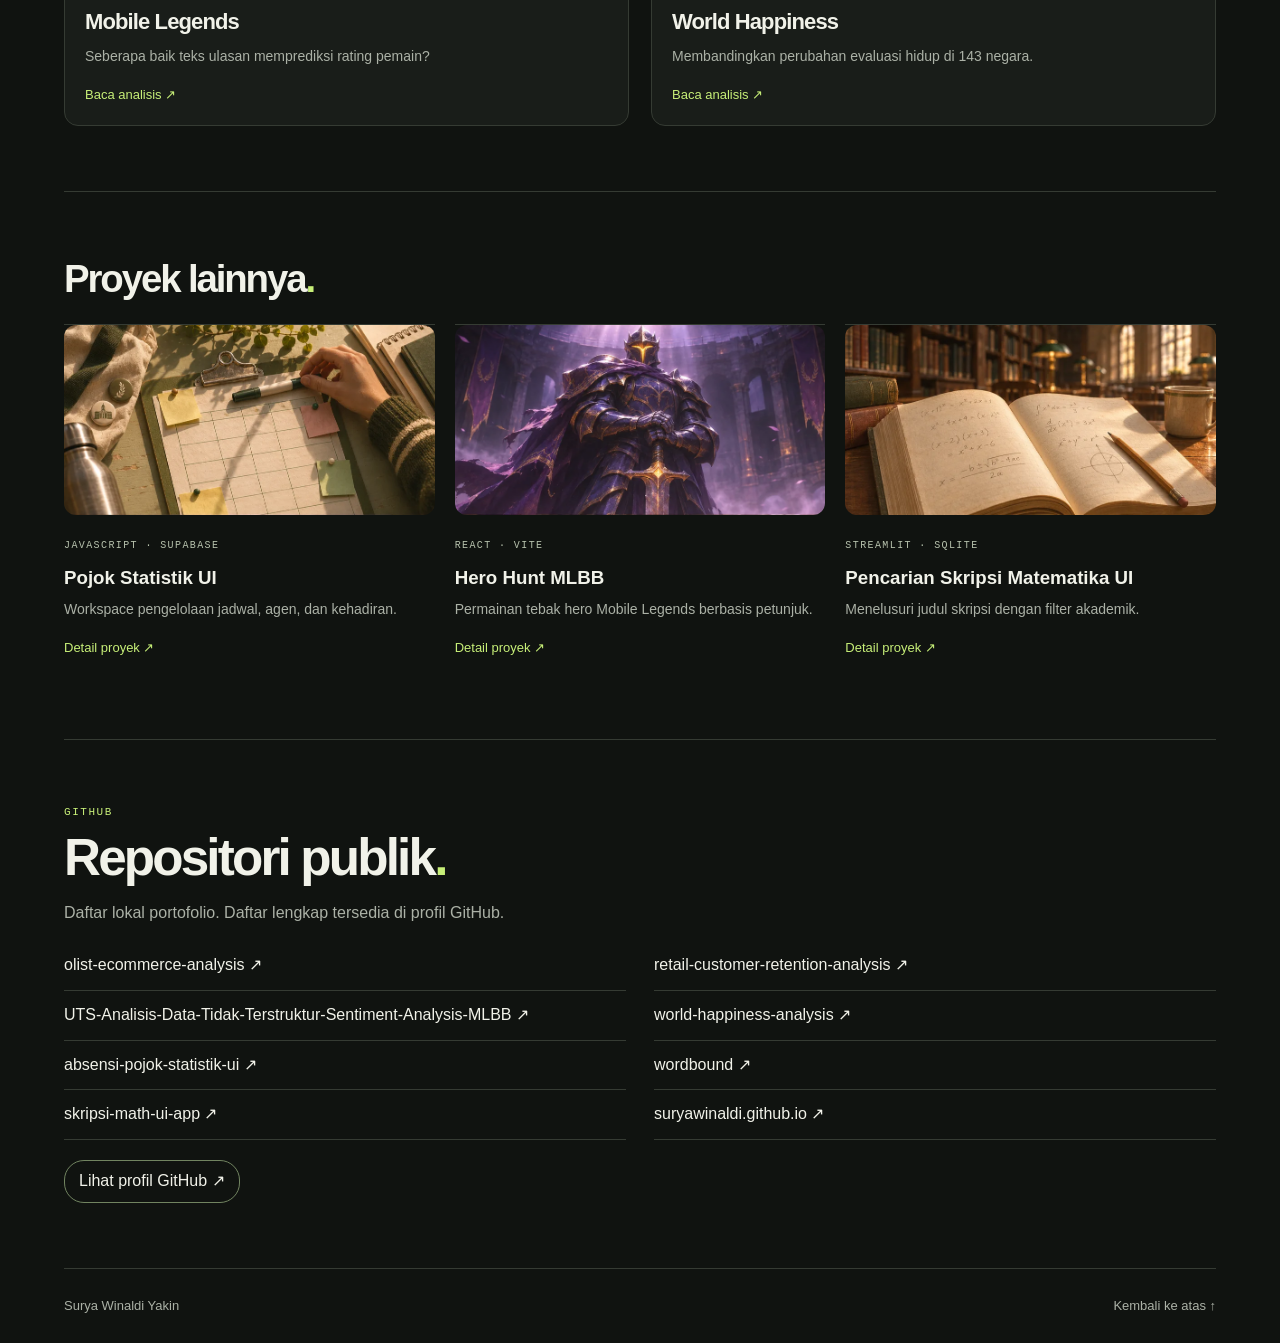
==== commit 42deca1e: "Transition sections on scroll and link case study deliverables" ====
--- a/index.html
+++ b/index.html
@@ -5,4 +5,4 @@
 <section id="proyek"><div class="heading"><div><p class="eyebrow">PORTOFOLIO</p><h2>Studi kasus data<span>.</span></h2></div></div><div id="cards"></div></section>
 <section id="lainnya"><h2>Proyek lainnya<span>.</span></h2><div id="other-projects"></div></section>
 <section id="repositori"><p class="eyebrow">GITHUB</p><h2>Repositori publik<span>.</span></h2><p id="status" role="status"></p><div id="repos"></div><a class="profile-link" href="https://github.com/suryawinaldi">Lihat profil GitHub ↗</a></section></main><footer>Surya Winaldi Yakin <a href="#utama">Kembali ke atas ↑</a></footer>
-<dialog aria-labelledby="dtitle"><button id="close" autofocus>Tutup ×</button><p class="eyebrow" id="dtype"></p><h2 id="dtitle"></h2><p id="desc"></p><img id="plot" alt=""><div id="resources"></div><a id="source">Buka repositori ↗</a></dialog></body></html>
+<dialog aria-labelledby="dtitle"><button id="close" autofocus>Tutup ×</button><p class="eyebrow" id="dtype"></p><h2 id="dtitle"></h2><p id="desc"></p><div id="resources"></div><img id="plot" alt=""><a id="source">Buka repositori ↗</a></dialog></body></html>
--- a/style.css
+++ b/style.css
@@ -15,3 +15,50 @@
 #resources a,.profile-link{display:inline-block;padding:8px 14px;border-radius:20px;border:1px solid #718460}
 #resources a:hover,.profile-link:hover{color:var(--lime);border-color:var(--lime)}
 .profile-link{margin-top:20px}
+
+.other-project img {border-radius:12px}
+.other-project:hover h3 {color:var(--lime)}
+html:has(dialog[open]) {overflow:hidden}
+dialog {
+  color-scheme:light;
+  color:#1f2b23;
+  background:linear-gradient(90deg,#d6d2bd 0,#f1eedf 2%,#faf7eb 9%,#f6f3e6 100%);
+  width:min(740px,94vw);
+  max-height:88dvh;
+  border:1px solid #c9c6b6;
+  border-radius:4px 15px 15px 4px;
+  padding:clamp(22px,4vw,48px);
+  box-shadow:3px 3px #ceccbf,6px 6px #a8a698,0 28px 100px #0008;
+  transform-origin:left center;
+}
+dialog h2 {font:normal clamp(32px,5vw,52px)/1.08 Georgia,serif;letter-spacing:-.045em}
+dialog .eyebrow,dialog #source {color:#405a30}
+dialog #desc {color:#39483c}
+dialog #resources a:hover {color:#233b19;background:#e2e8d6}
+dialog::backdrop {background:#081109b3;backdrop-filter:blur(6px)}
+/* Each section settles into view, then dims as its last lines scroll away. */
+@supports (animation-timeline: view()) {
+  @media screen and (prefers-reduced-motion: no-preference) {
+    main > section {
+      animation: section-passage linear both;
+      animation-timeline: view(block);
+      animation-range: entry 0% exit 100%;
+    }
+    @keyframes section-passage {
+      entry 0% {
+        opacity: .48;
+        transform: perspective(1400px) translateY(16px) rotateX(2deg);
+        transform-origin: center top;
+      }
+      entry 32%, exit 68% {
+        opacity: 1;
+        transform: none;
+      }
+      exit 100% {
+        opacity: .32;
+        transform: translateY(-8px);
+      }
+    }
+  }
+}
+#resources:not(:empty){margin:16px 0}
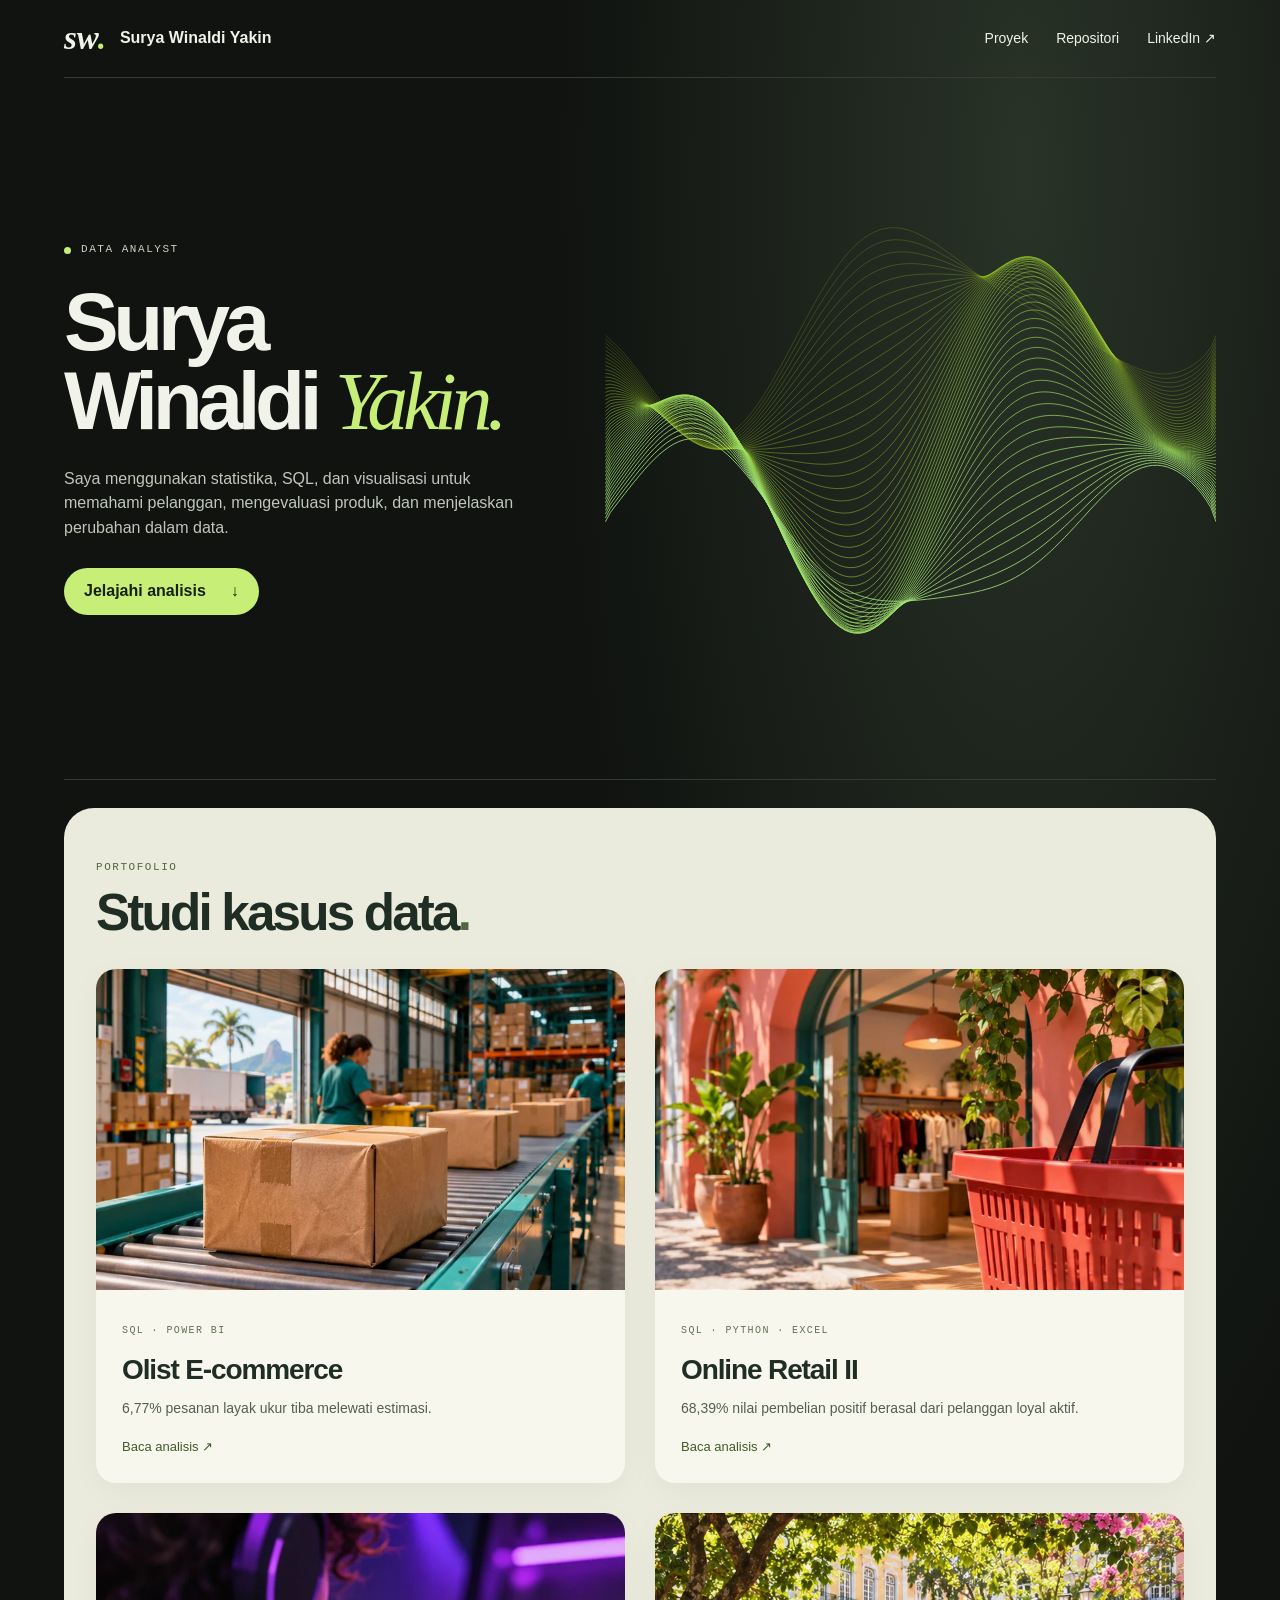
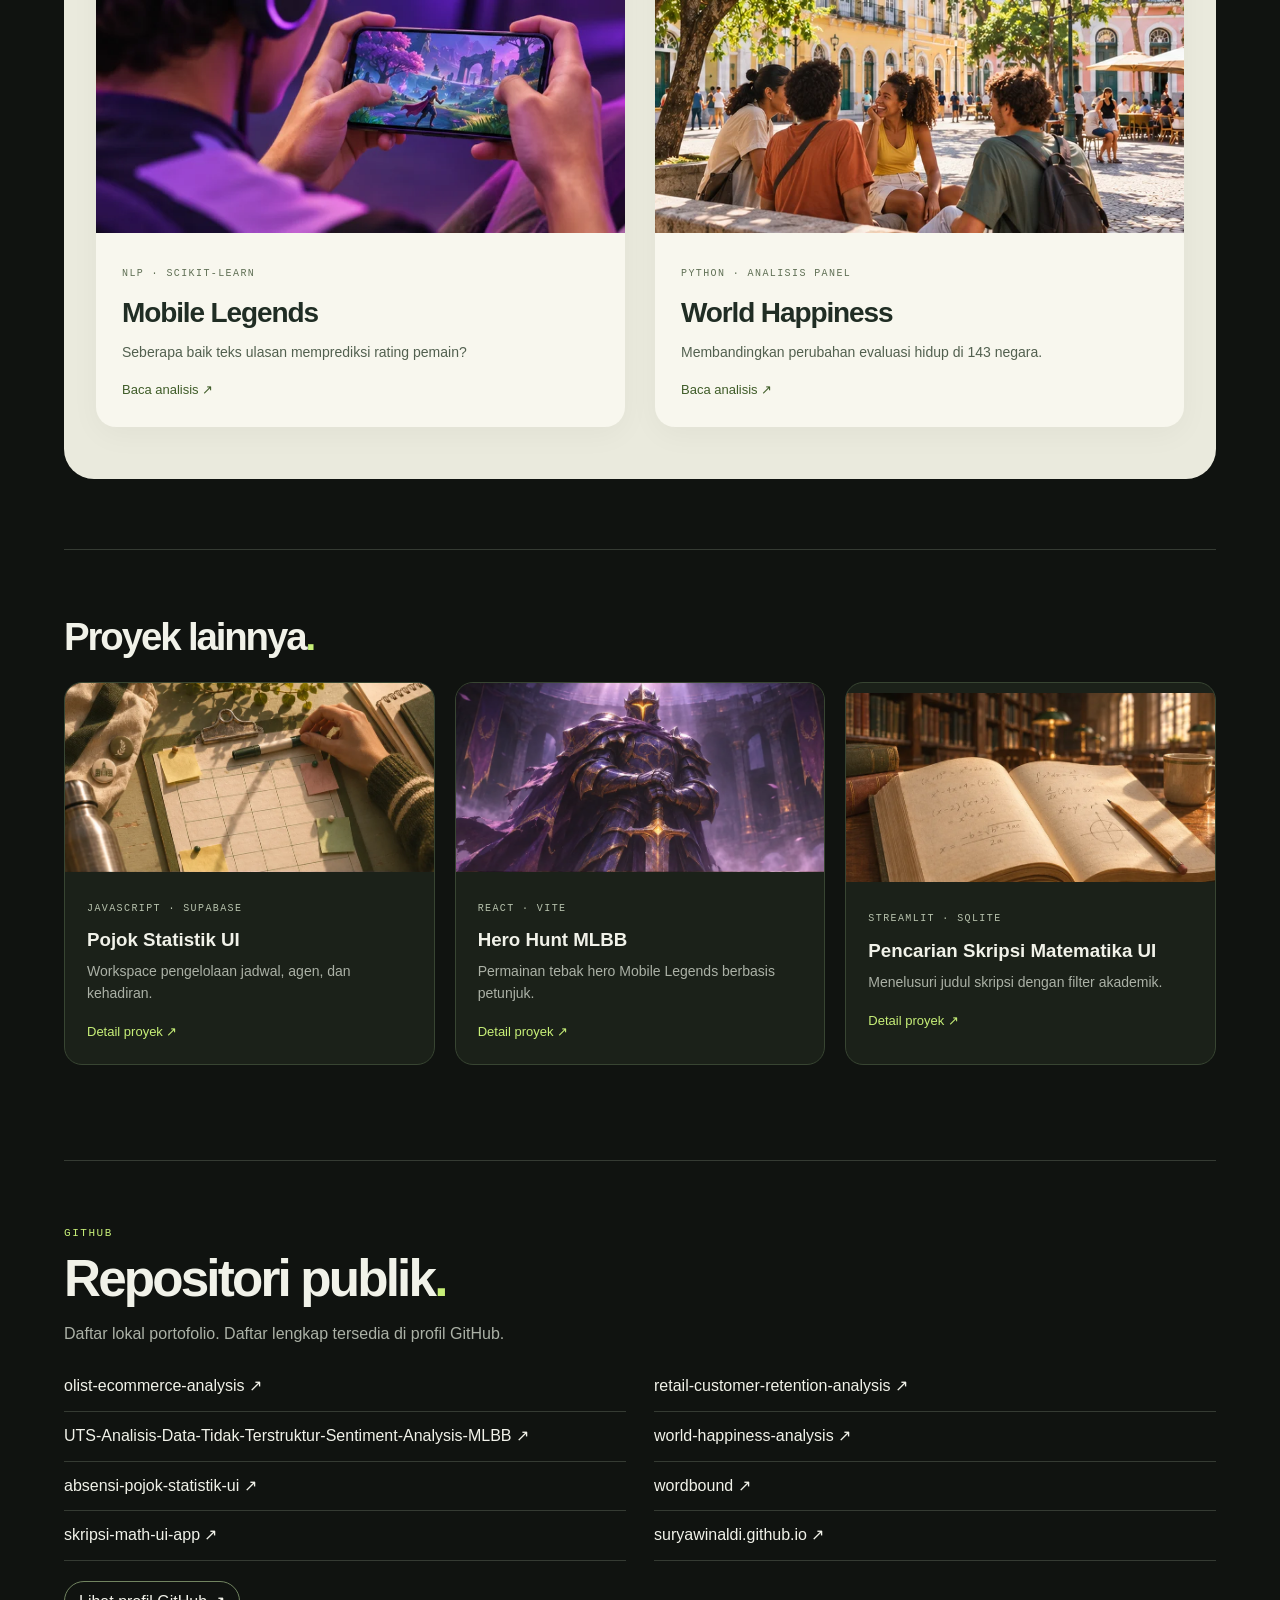
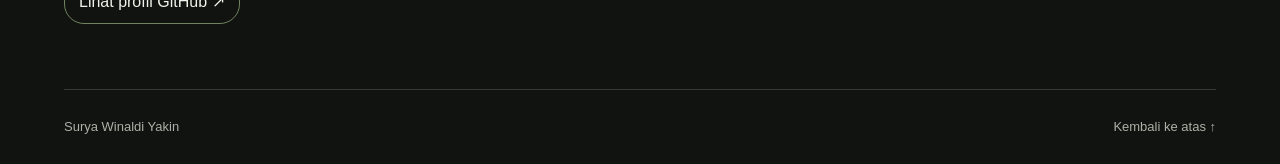
==== commit 20630579: "Make scroll transitions visible across browsers and refresh portfolio layout" ====
--- a/index.html
+++ b/index.html
@@ -1,5 +1,5 @@
 <!doctype html>
-<html lang="id"><head><meta charset="utf-8"><meta name="viewport" content="width=device-width,initial-scale=1"><meta name="theme-color" content="#101310"><title>Surya Winaldi Yakin — Portofolio Data Analyst</title><meta name="description" content="Portofolio analisis data, visualisasi, dan aplikasi Surya Winaldi Yakin."><link rel="stylesheet" href="style.css"><script src="site.js" defer></script></head><body>
+<html lang="id"><head><meta charset="utf-8"><meta name="viewport" content="width=device-width,initial-scale=1"><meta name="theme-color" content="#101310"><title>Surya Winaldi Yakin — Portofolio Data Analyst</title><meta name="description" content="Portofolio analisis data, visualisasi, dan aplikasi Surya Winaldi Yakin."><link rel="stylesheet" href="style.css?v=20261120-2"><script src="site.js?v=20261120-2" defer></script></head><body>
 <header><a class="brand" href="#utama"><b>sw<span>.</span></b> Surya Winaldi Yakin</a><nav><a href="#proyek">Proyek</a><a href="#repositori">Repositori</a><a href="https://www.linkedin.com/in/surya-winaldi-yakin-90751a279/">LinkedIn ↗</a></nav></header>
 <main id="utama"><section class="hero"><canvas id="wave" aria-hidden="true"></canvas><div class="intro"><p class="role"><i></i> DATA ANALYST</p><h1>Surya<br>Winaldi <em>Yakin.</em></h1><p class="bio">Saya menggunakan statistika, SQL, dan visualisasi untuk memahami pelanggan, mengevaluasi produk, dan menjelaskan perubahan dalam data.</p><a class="cta" href="#proyek">Jelajahi analisis <span>↓</span></a></div></section>
 <section id="proyek"><div class="heading"><div><p class="eyebrow">PORTOFOLIO</p><h2>Studi kasus data<span>.</span></h2></div></div><div id="cards"></div></section>
--- a/style.css
+++ b/style.css
@@ -36,29 +36,36 @@
 dialog #desc {color:#39483c}
 dialog #resources a:hover {color:#233b19;background:#e2e8d6}
 dialog::backdrop {background:#081109b3;backdrop-filter:blur(6px)}
-/* Each section settles into view, then dims as its last lines scroll away. */
-@supports (animation-timeline: view()) {
-  @media screen and (prefers-reduced-motion: no-preference) {
-    main > section {
-      animation: section-passage linear both;
-      animation-timeline: view(block);
-      animation-range: entry 0% exit 100%;
-    }
-    @keyframes section-passage {
-      entry 0% {
-        opacity: .48;
-        transform: perspective(1400px) translateY(16px) rotateX(2deg);
-        transform-origin: center top;
-      }
-      entry 32%, exit 68% {
-        opacity: 1;
-        transform: none;
-      }
-      exit 100% {
-        opacity: .32;
-        transform: translateY(-8px);
-      }
-    }
-  }
+
+#resources:not(:empty){margin:16px 0}
+body{background:radial-gradient(ellipse at 80% 5%,#293327 0,transparent 32%),#101310}
+.hero{min-height:78vh;display:flex;align-items:center}
+header{position:relative;z-index:2}
+#proyek{background:#eaeadd;color:#202d24;border-radius:30px;padding:52px 32px;margin-top:28px}
+#proyek .eyebrow,#proyek h2 span{color:#526640}
+#cards{gap:30px}
+.card{background:#f8f7ee;color:#202d24;border:0;border-radius:20px;box-shadow:0 8px 30px #1722150a}
+.card .tools{color:#607055}.card p{color:#52604f}.card .link{color:#3f5c28}
+.card h3{font-size:28px}
+.card .copy{padding:26px}
+.card .cover{aspect-ratio:1.65;transition:transform .7s cubic-bezier(.2,.7,.2,1)}
+.card:hover .cover{transform:scale(1.035)}
+#lainnya{margin-top:70px}
+.other-project{border:1px solid #384532;border-radius:18px;overflow:hidden;background:#1b2119}
+.other-project .copy{padding:22px}
+.other-project img{border-radius:0}
+#repositori{margin-top:30px}
+#repos a{transition:color .2s,padding .2s}
+#repos a:hover{color:var(--lime);padding-left:8px}
+.scroll-reveal{opacity:0;transform:translateY(65px) rotateX(5deg);transition:opacity .8s ease,transform .8s cubic-bezier(.16,1,.3,1);transition-delay:var(--reveal-delay,0ms)}
+.scroll-reveal.is-visible{opacity:1;transform:none}
+@media(max-width:650px){
+ .hero{min-height:78vh}
+ #proyek{padding:32px 16px;border-radius:22px}
+ .card .copy{padding:20px}.card h3{font-size:24px}
+ #cards{gap:22px}
 }
-#resources:not(:empty){margin:16px 0}
+@media(prefers-reduced-motion:reduce){
+ .scroll-reveal{opacity:1;transform:none;transition:none}
+ .card .cover{transition:none}
+}
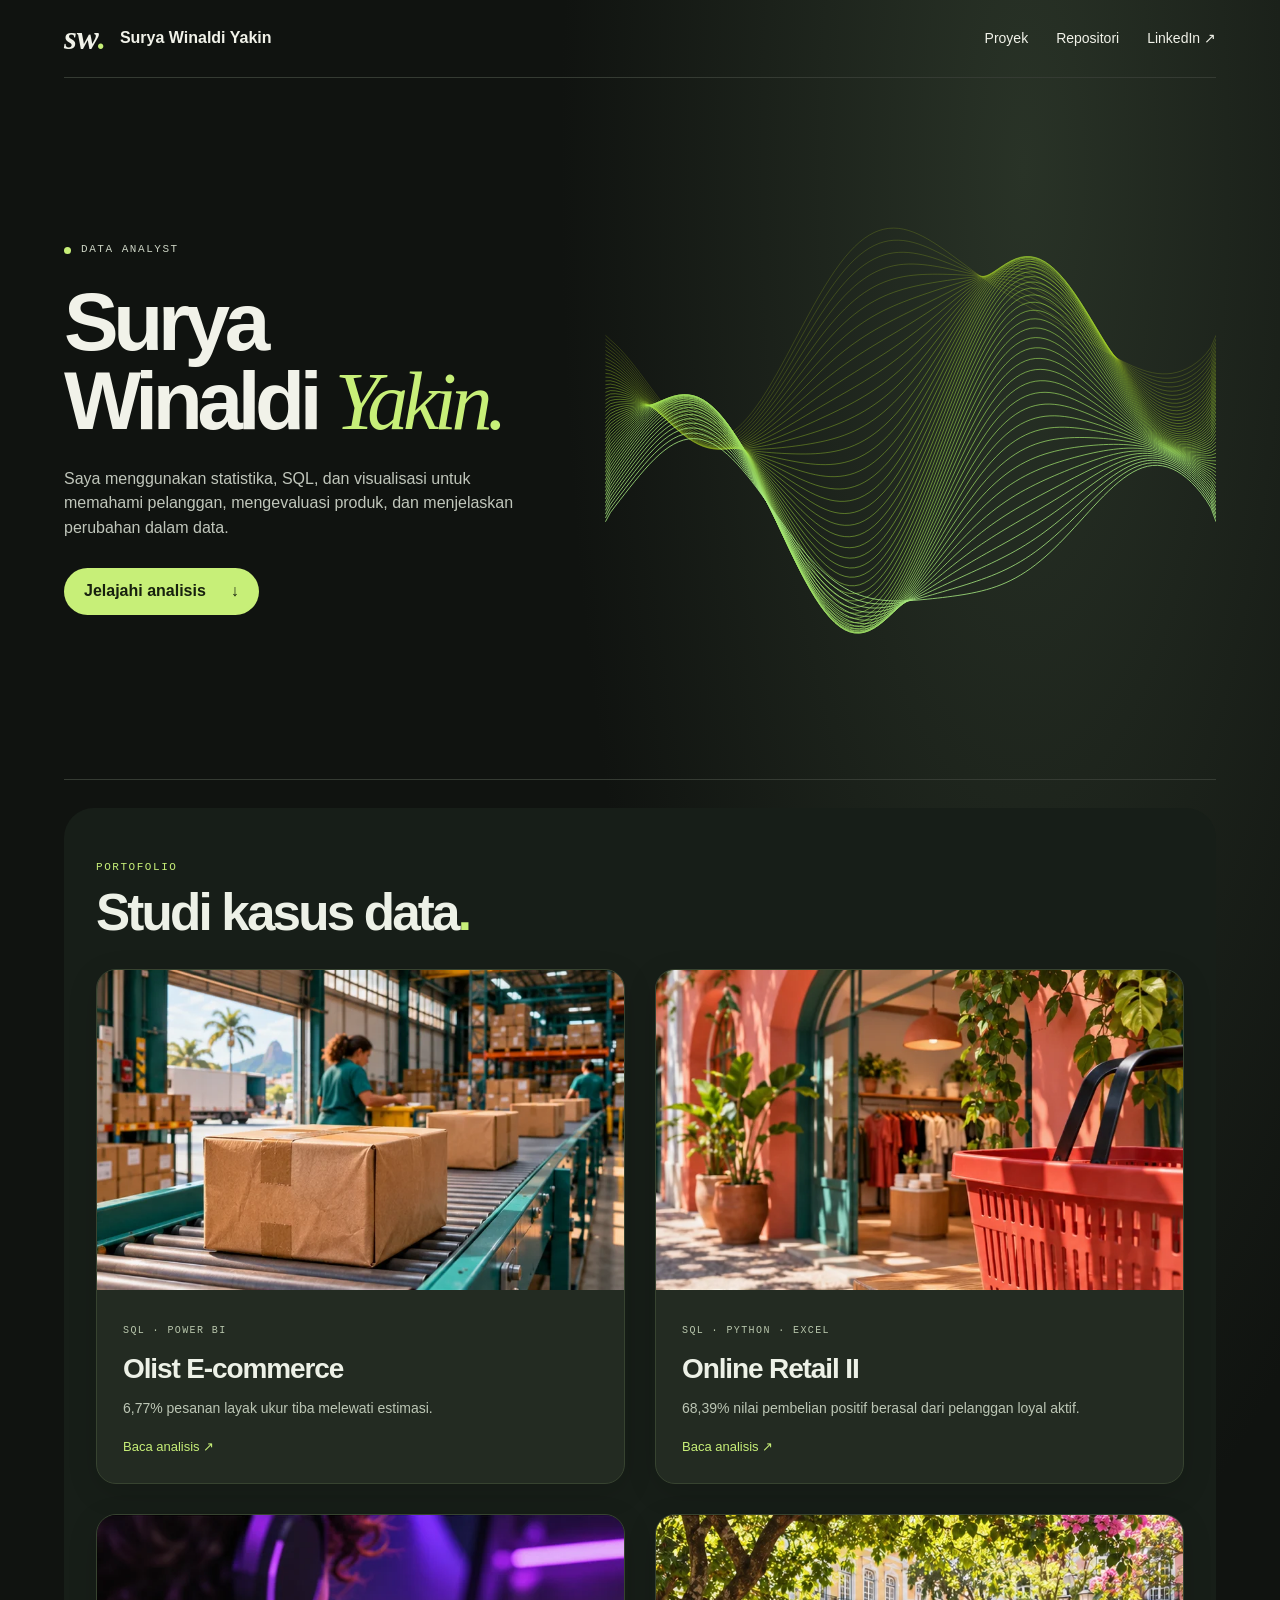
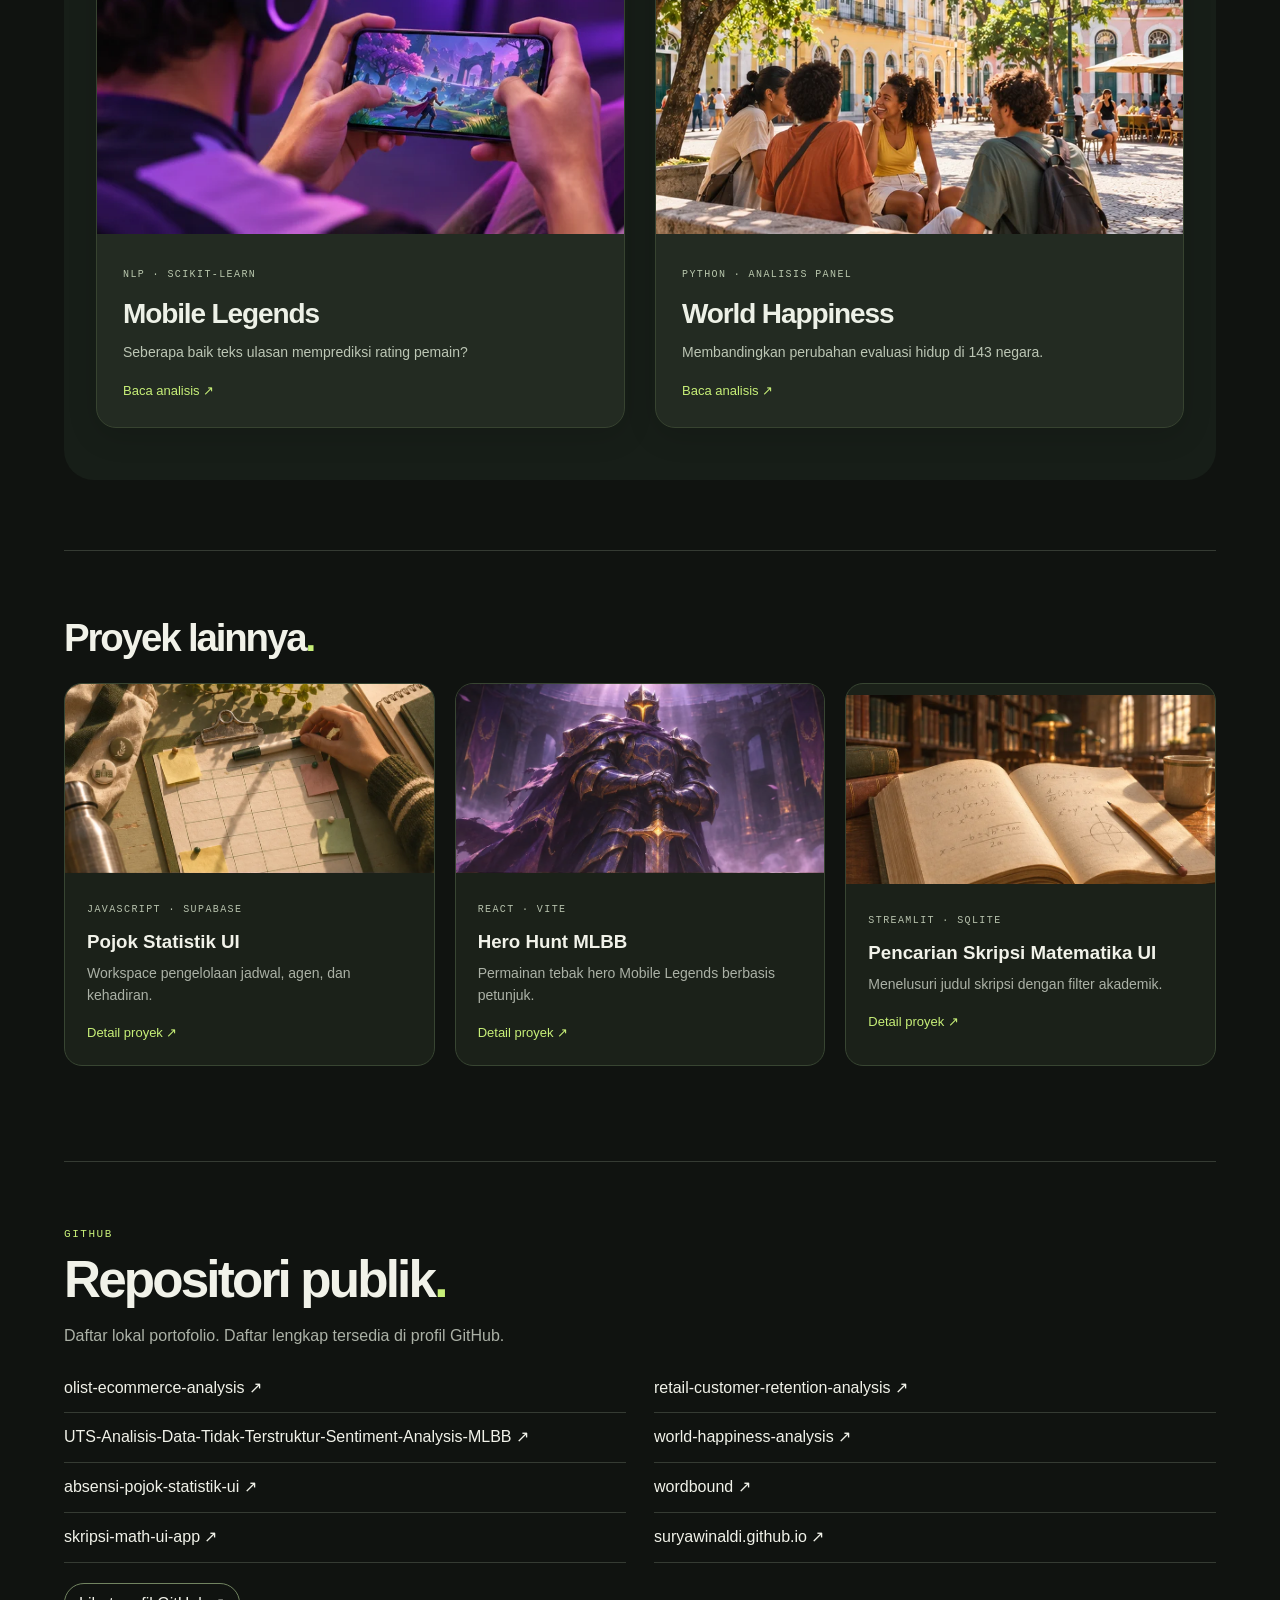
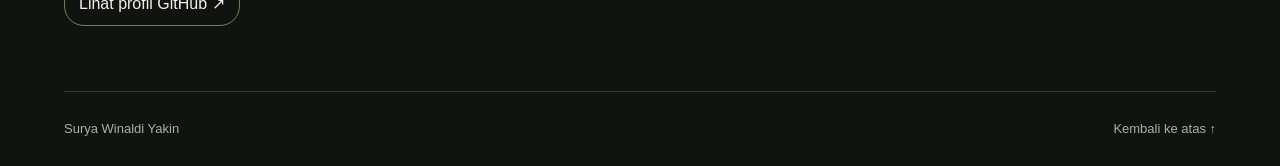
==== commit c43b310b: "Apply cohesive dark theme to case studies and project details" ====
--- a/index.html
+++ b/index.html
@@ -1,5 +1,5 @@
 <!doctype html>
-<html lang="id"><head><meta charset="utf-8"><meta name="viewport" content="width=device-width,initial-scale=1"><meta name="theme-color" content="#101310"><title>Surya Winaldi Yakin — Portofolio Data Analyst</title><meta name="description" content="Portofolio analisis data, visualisasi, dan aplikasi Surya Winaldi Yakin."><link rel="stylesheet" href="style.css?v=20261120-2"><script src="site.js?v=20261120-2" defer></script></head><body>
+<html lang="id"><head><meta charset="utf-8"><meta name="viewport" content="width=device-width,initial-scale=1"><meta name="theme-color" content="#101310"><title>Surya Winaldi Yakin — Portofolio Data Analyst</title><meta name="description" content="Portofolio analisis data, visualisasi, dan aplikasi Surya Winaldi Yakin."><link rel="stylesheet" href="style.css?v=20261120-3"><script src="site.js?v=20261120-3" defer></script></head><body>
 <header><a class="brand" href="#utama"><b>sw<span>.</span></b> Surya Winaldi Yakin</a><nav><a href="#proyek">Proyek</a><a href="#repositori">Repositori</a><a href="https://www.linkedin.com/in/surya-winaldi-yakin-90751a279/">LinkedIn ↗</a></nav></header>
 <main id="utama"><section class="hero"><canvas id="wave" aria-hidden="true"></canvas><div class="intro"><p class="role"><i></i> DATA ANALYST</p><h1>Surya<br>Winaldi <em>Yakin.</em></h1><p class="bio">Saya menggunakan statistika, SQL, dan visualisasi untuk memahami pelanggan, mengevaluasi produk, dan menjelaskan perubahan dalam data.</p><a class="cta" href="#proyek">Jelajahi analisis <span>↓</span></a></div></section>
 <section id="proyek"><div class="heading"><div><p class="eyebrow">PORTOFOLIO</p><h2>Studi kasus data<span>.</span></h2></div></div><div id="cards"></div></section>
--- a/style.css
+++ b/style.css
@@ -20,32 +20,32 @@
 .other-project:hover h3 {color:var(--lime)}
 html:has(dialog[open]) {overflow:hidden}
 dialog {
-  color-scheme:light;
-  color:#1f2b23;
-  background:linear-gradient(90deg,#d6d2bd 0,#f1eedf 2%,#faf7eb 9%,#f6f3e6 100%);
+  color-scheme:dark;
+  color:#edf1e7;
+  background:linear-gradient(120deg,#252e24,#181e19);
   width:min(740px,94vw);
   max-height:88dvh;
-  border:1px solid #c9c6b6;
+  border:1px solid #43513e;
   border-radius:4px 15px 15px 4px;
   padding:clamp(22px,4vw,48px);
-  box-shadow:3px 3px #ceccbf,6px 6px #a8a698,0 28px 100px #0008;
+  box-shadow:0 28px 100px #000a;
   transform-origin:left center;
 }
 dialog h2 {font:normal clamp(32px,5vw,52px)/1.08 Georgia,serif;letter-spacing:-.045em}
-dialog .eyebrow,dialog #source {color:#405a30}
-dialog #desc {color:#39483c}
-dialog #resources a:hover {color:#233b19;background:#e2e8d6}
+dialog .eyebrow,dialog #source {color:var(--lime)}
+dialog #desc {color:#bdc8b7}
+dialog #resources a:hover {color:var(--lime);background:#303e29}
 dialog::backdrop {background:#081109b3;backdrop-filter:blur(6px)}
 
 #resources:not(:empty){margin:16px 0}
 body{background:radial-gradient(ellipse at 80% 5%,#293327 0,transparent 32%),#101310}
 .hero{min-height:78vh;display:flex;align-items:center}
 header{position:relative;z-index:2}
-#proyek{background:#eaeadd;color:#202d24;border-radius:30px;padding:52px 32px;margin-top:28px}
-#proyek .eyebrow,#proyek h2 span{color:#526640}
+#proyek{background:#171e18;color:#edf1e7;border-radius:30px;padding:52px 32px;margin-top:28px}
+#proyek .eyebrow,#proyek h2 span{color:var(--lime)}
 #cards{gap:30px}
-.card{background:#f8f7ee;color:#202d24;border:0;border-radius:20px;box-shadow:0 8px 30px #1722150a}
-.card .tools{color:#607055}.card p{color:#52604f}.card .link{color:#3f5c28}
+.card{background:#232b22;color:#edf1e7;border:1px solid #374330;border-radius:20px;box-shadow:0 8px 30px #0002}
+.card .tools{color:#b8c6ac}.card p{color:#bcc6b5}.card .link{color:var(--lime)}
 .card h3{font-size:28px}
 .card .copy{padding:26px}
 .card .cover{aspect-ratio:1.65;transition:transform .7s cubic-bezier(.2,.7,.2,1)}
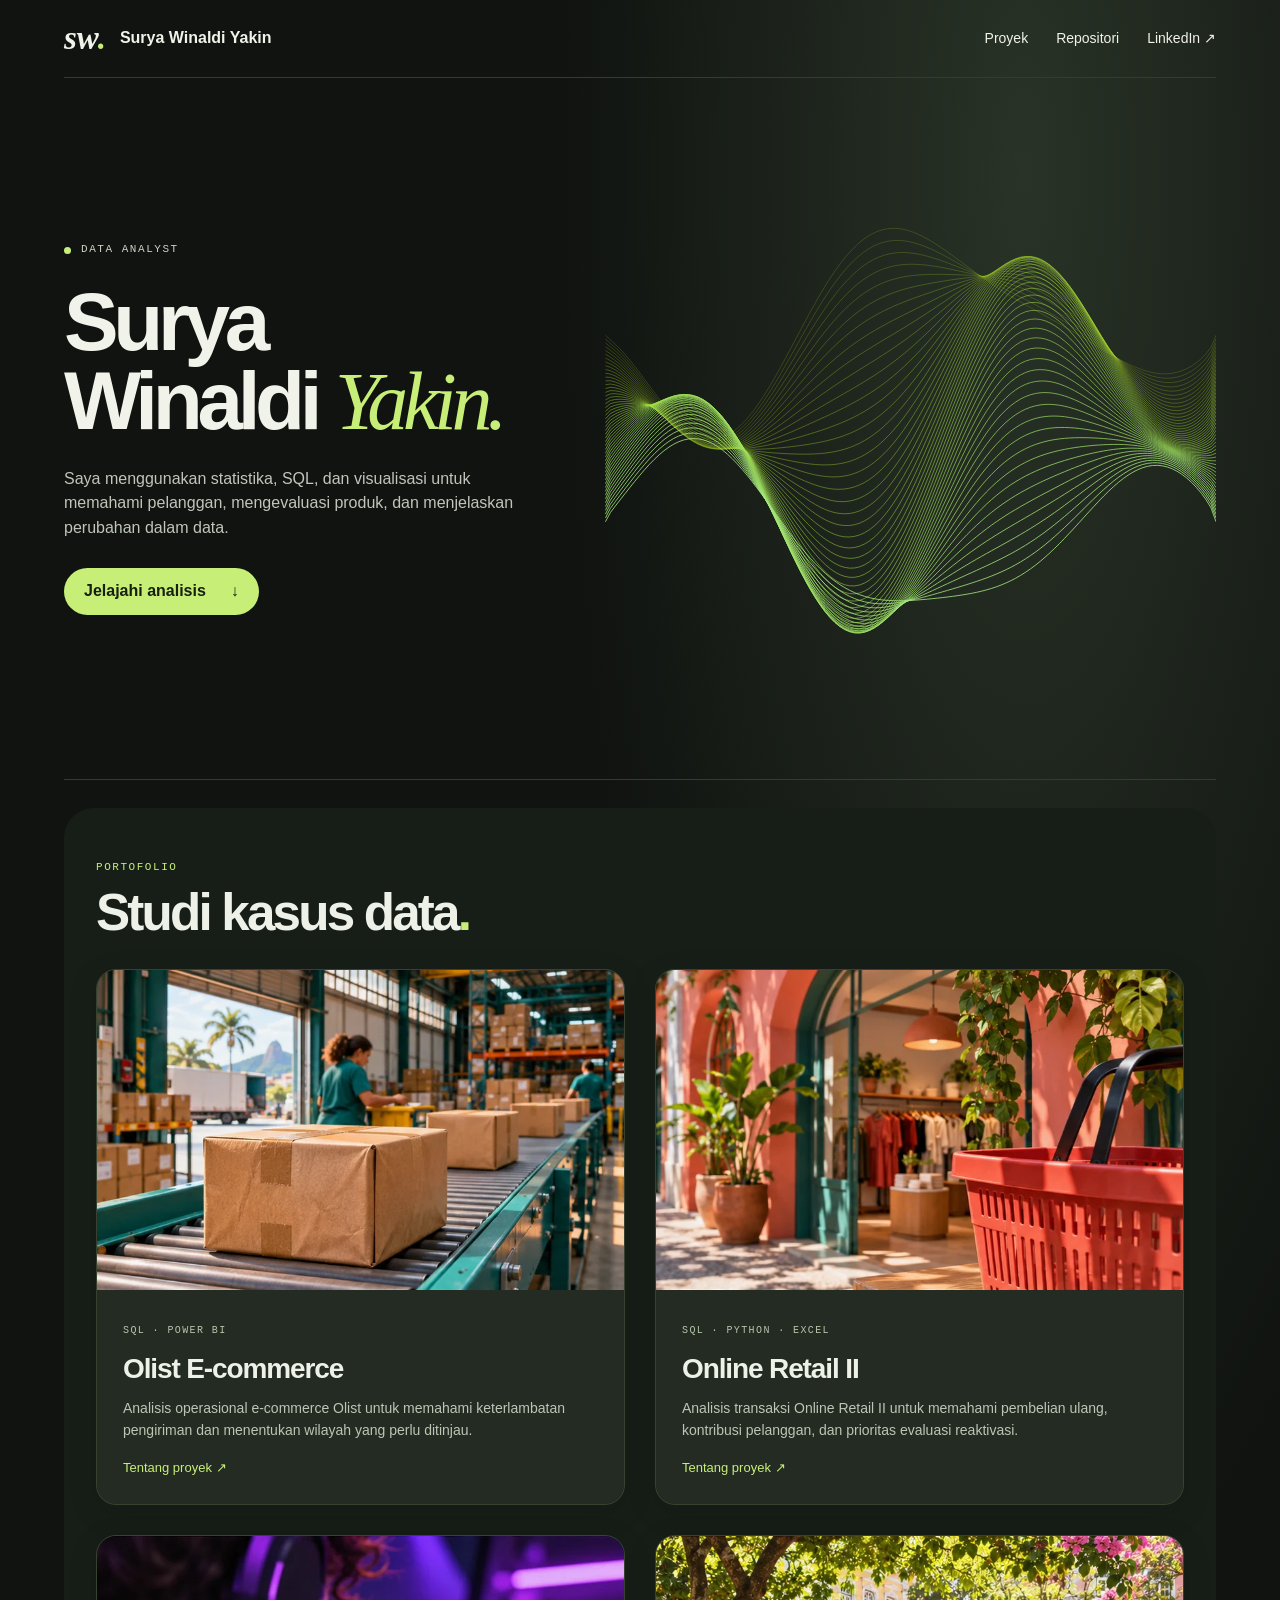
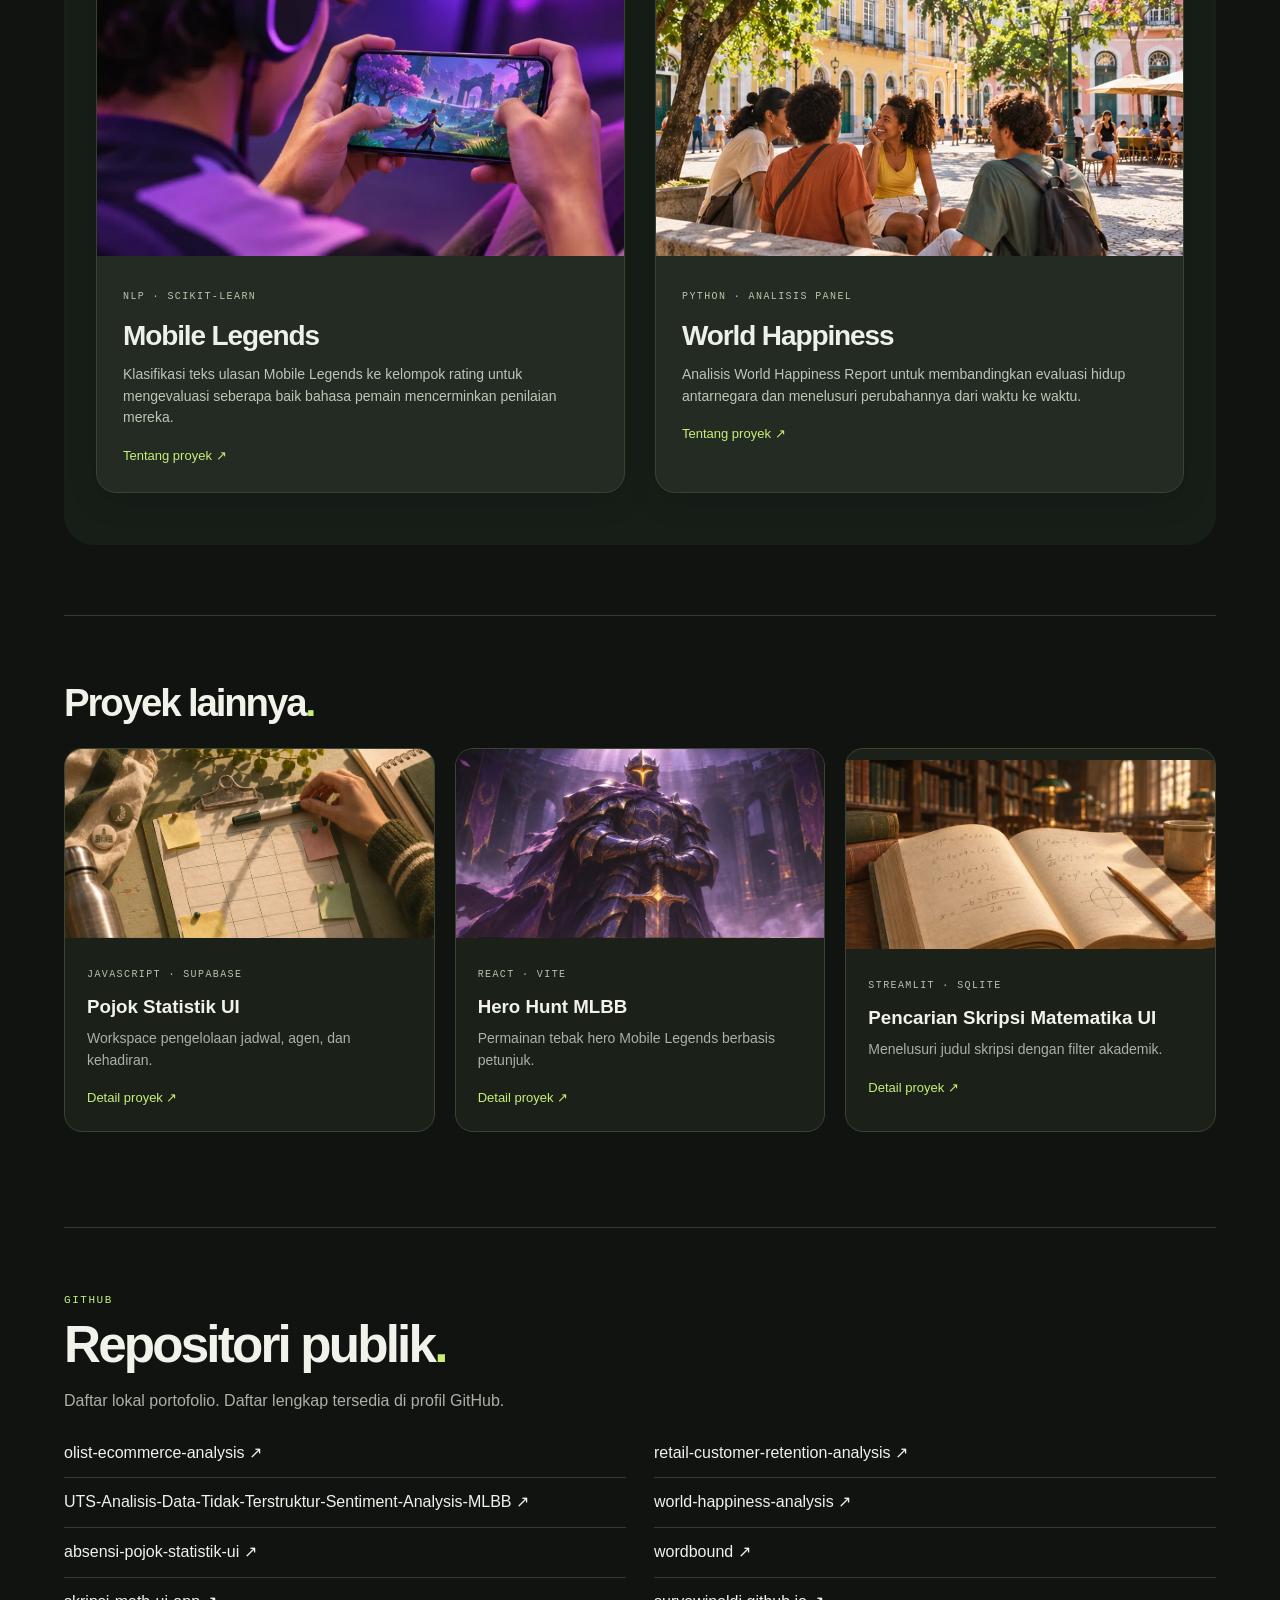
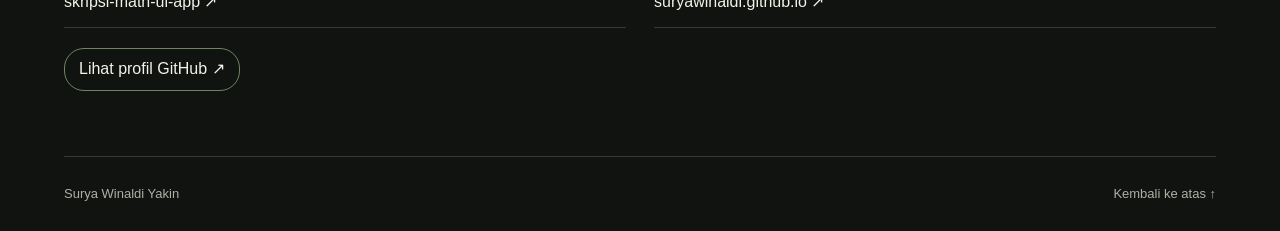
==== commit 34fd62d2: "Explain project context and methods before presenting findings" ====
--- a/index.html
+++ b/index.html
@@ -1,8 +1,8 @@
 <!doctype html>
-<html lang="id"><head><meta charset="utf-8"><meta name="viewport" content="width=device-width,initial-scale=1"><meta name="theme-color" content="#101310"><title>Surya Winaldi Yakin — Portofolio Data Analyst</title><meta name="description" content="Portofolio analisis data, visualisasi, dan aplikasi Surya Winaldi Yakin."><link rel="stylesheet" href="style.css?v=20261120-3"><script src="site.js?v=20261120-3" defer></script></head><body>
+<html lang="id"><head><meta charset="utf-8"><meta name="viewport" content="width=device-width,initial-scale=1"><meta name="theme-color" content="#101310"><title>Surya Winaldi Yakin — Portofolio Data Analyst</title><meta name="description" content="Portofolio analisis data, visualisasi, dan aplikasi Surya Winaldi Yakin."><link rel="stylesheet" href="style.css?v=20261120-4"><script src="site.js?v=20261120-4" defer></script></head><body>
 <header><a class="brand" href="#utama"><b>sw<span>.</span></b> Surya Winaldi Yakin</a><nav><a href="#proyek">Proyek</a><a href="#repositori">Repositori</a><a href="https://www.linkedin.com/in/surya-winaldi-yakin-90751a279/">LinkedIn ↗</a></nav></header>
 <main id="utama"><section class="hero"><canvas id="wave" aria-hidden="true"></canvas><div class="intro"><p class="role"><i></i> DATA ANALYST</p><h1>Surya<br>Winaldi <em>Yakin.</em></h1><p class="bio">Saya menggunakan statistika, SQL, dan visualisasi untuk memahami pelanggan, mengevaluasi produk, dan menjelaskan perubahan dalam data.</p><a class="cta" href="#proyek">Jelajahi analisis <span>↓</span></a></div></section>
 <section id="proyek"><div class="heading"><div><p class="eyebrow">PORTOFOLIO</p><h2>Studi kasus data<span>.</span></h2></div></div><div id="cards"></div></section>
 <section id="lainnya"><h2>Proyek lainnya<span>.</span></h2><div id="other-projects"></div></section>
 <section id="repositori"><p class="eyebrow">GITHUB</p><h2>Repositori publik<span>.</span></h2><p id="status" role="status"></p><div id="repos"></div><a class="profile-link" href="https://github.com/suryawinaldi">Lihat profil GitHub ↗</a></section></main><footer>Surya Winaldi Yakin <a href="#utama">Kembali ke atas ↑</a></footer>
-<dialog aria-labelledby="dtitle"><button id="close" autofocus>Tutup ×</button><p class="eyebrow" id="dtype"></p><h2 id="dtitle"></h2><p id="desc"></p><div id="resources"></div><img id="plot" alt=""><a id="source">Buka repositori ↗</a></dialog></body></html>
+<dialog aria-labelledby="dtitle"><button id="close" autofocus>Tutup ×</button><p class="eyebrow" id="dtype"></p><h2 id="dtitle"></h2><div id="desc"></div><div id="resources"></div><img id="plot" alt=""><a id="source">Buka repositori ↗</a></dialog></body></html>
--- a/style.css
+++ b/style.css
@@ -69,3 +69,5 @@
  .scroll-reveal{opacity:1;transform:none;transition:none}
  .card .cover{transition:none}
 }
+
+#desc section{margin:0 0 20px}#desc h3{font-size:15px;color:#e0eccf;margin-bottom:7px}#desc p{line-height:1.7}
